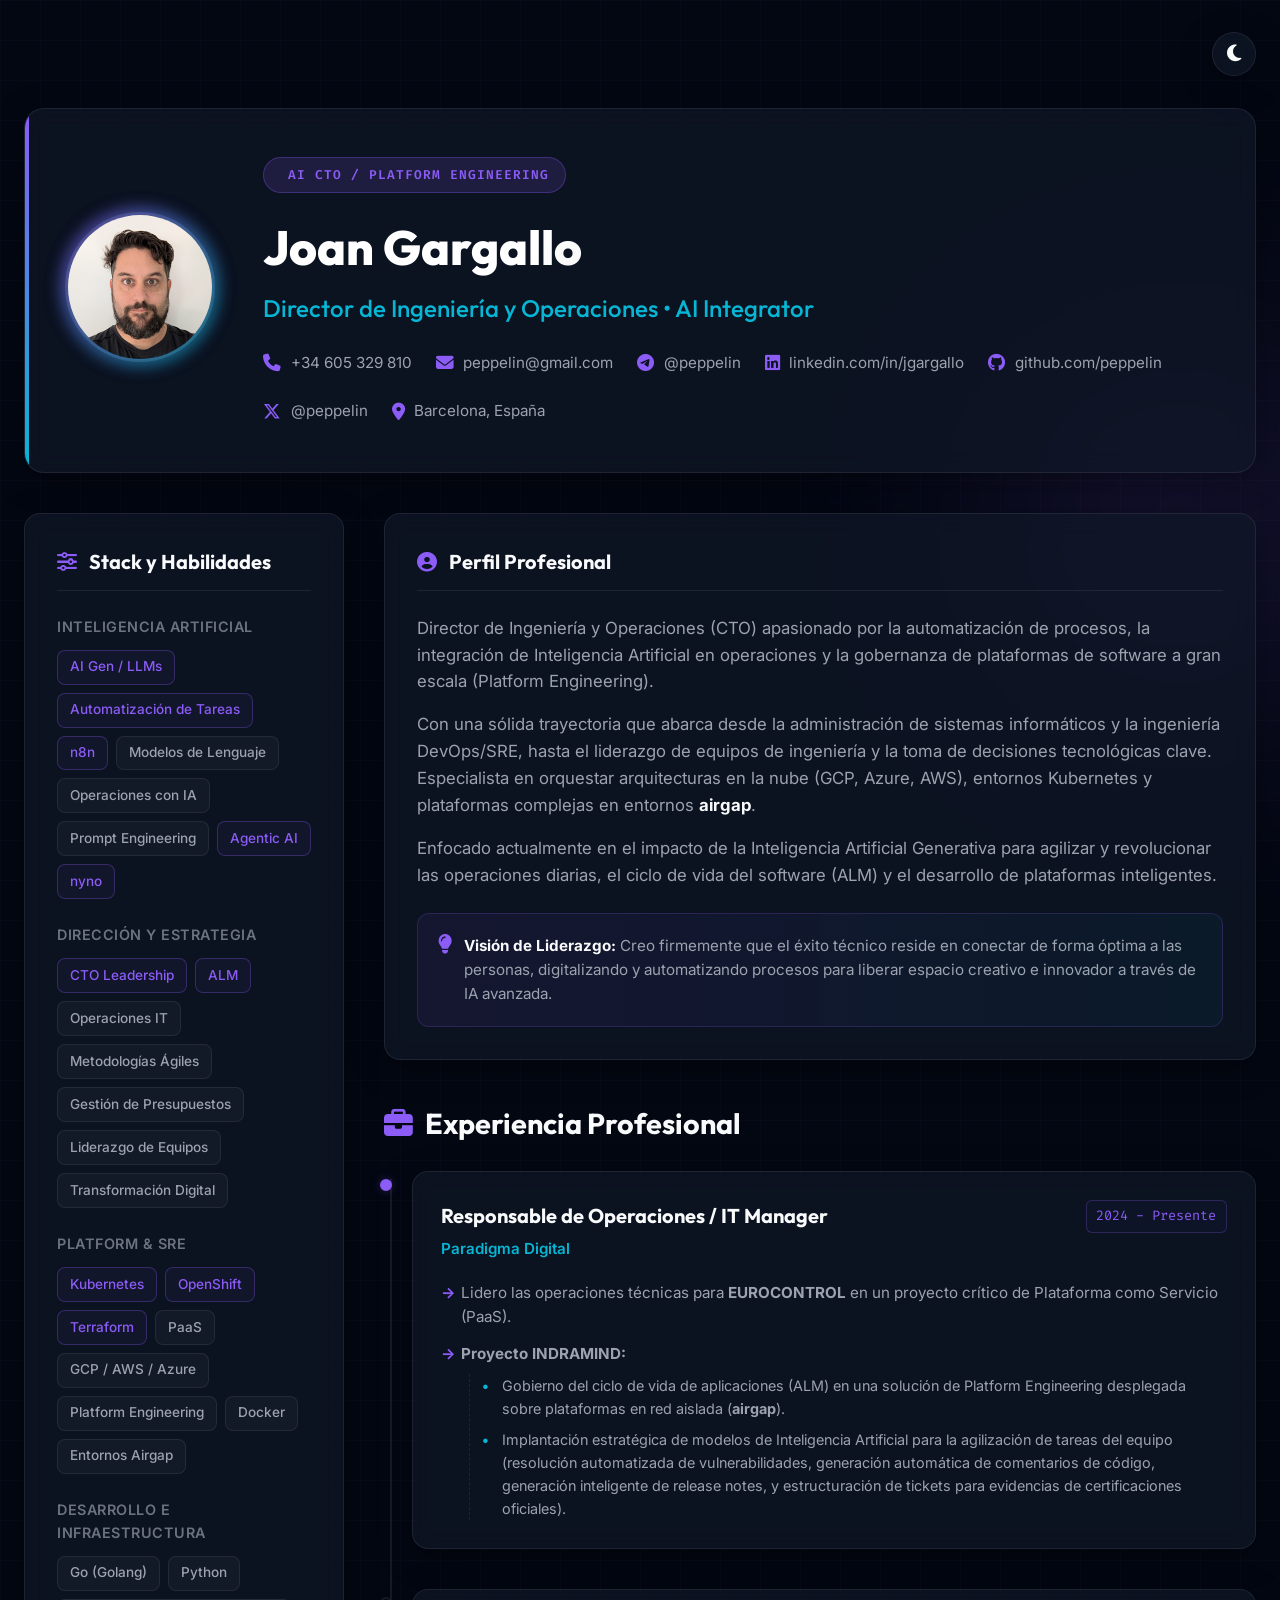
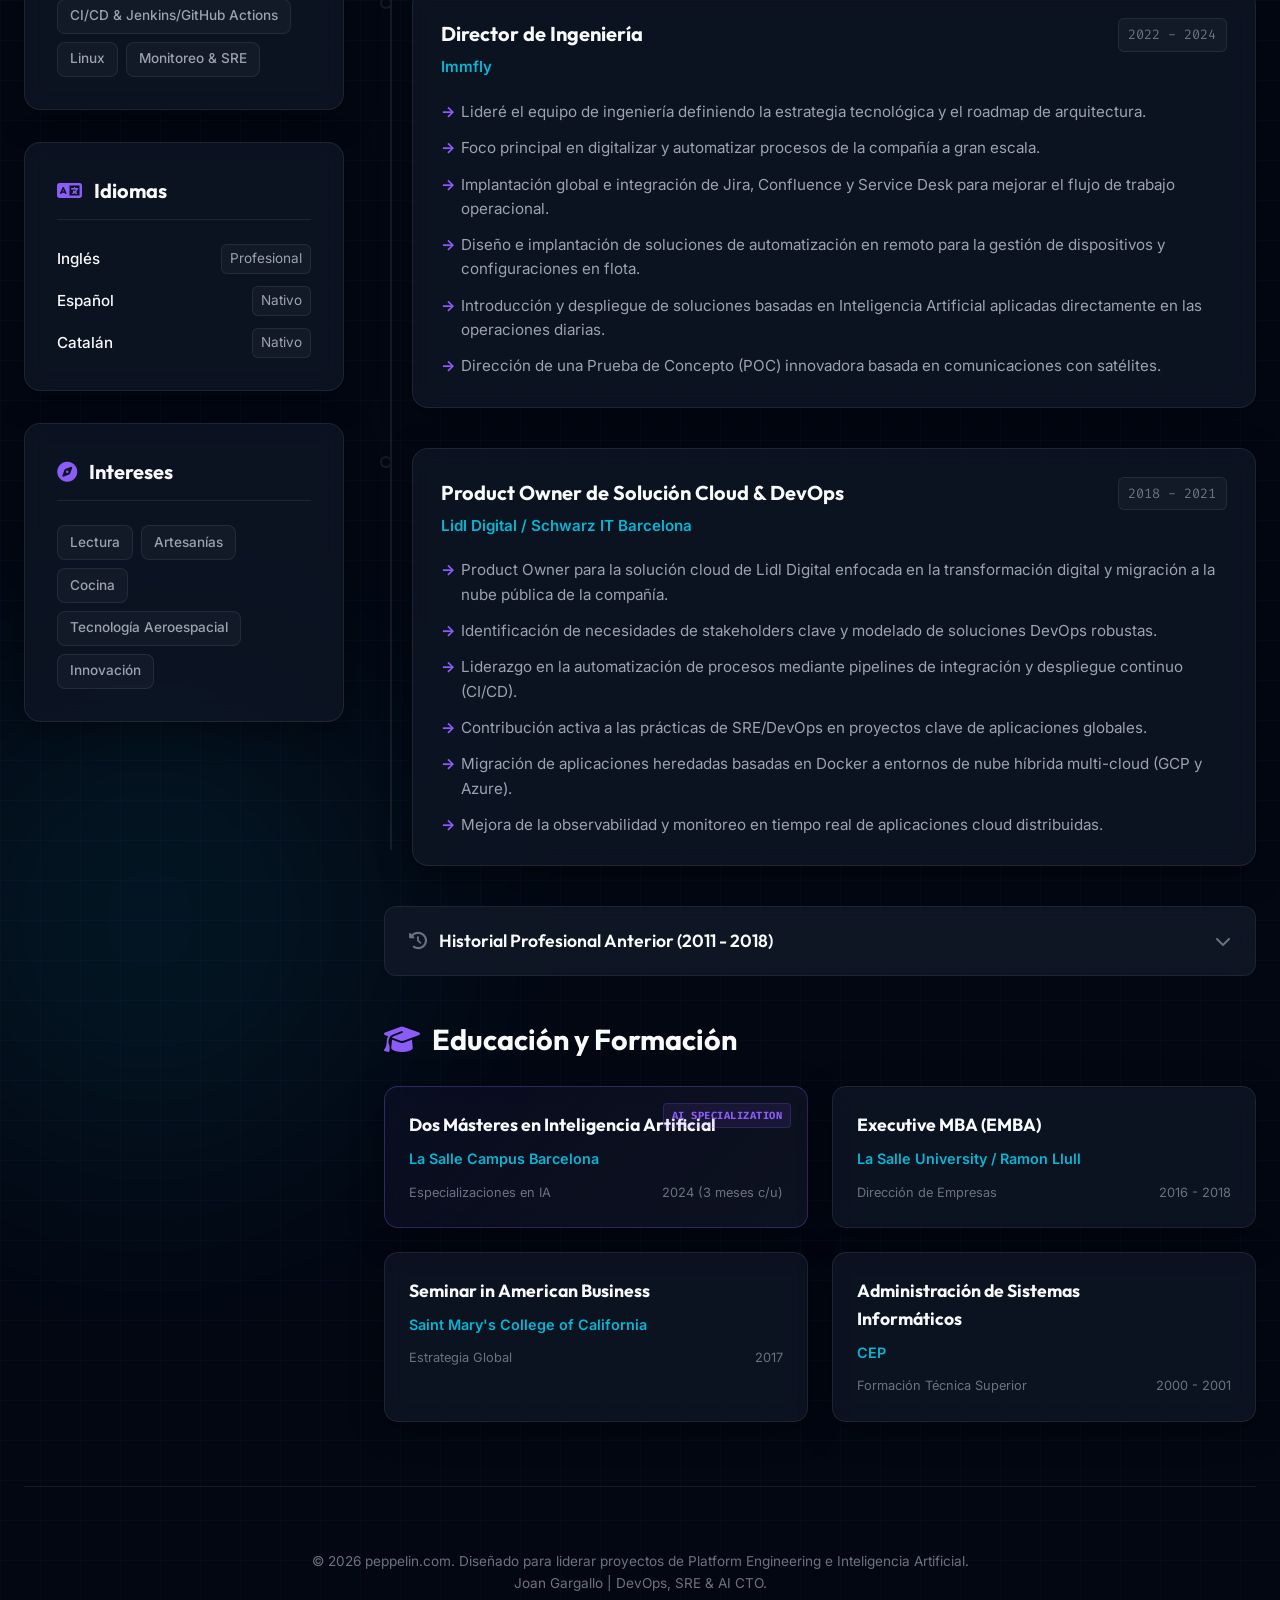
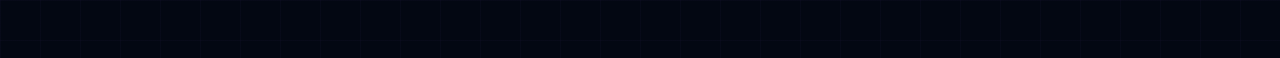
==== cv.html @ f1b25285 "setup s3 deployment" ====
<!DOCTYPE html>
<html lang="es">

<head>
    <meta charset="UTF-8">
    <meta http-equiv="X-UA-Compatible" content="IE=edge">
    <meta name="viewport" content="width=device-width, initial-scale=1.0">
    <title>Joan Gargallo | AI-Driven CTO & Operations Director</title>
    <meta name="description"
        content="Joan Gargallo - CV Profesional. CTO, Director de Ingeniería y Operaciones especializado en Platform Engineering e Inteligencia Artificial.">
    <meta name="author" content="Joan Gargallo">
    <link rel="shortcut icon" href="favicon.ico">

    <!-- Font Awesome Icons -->
    <link rel="stylesheet" href="https://cdnjs.cloudflare.com/ajax/libs/font-awesome/6.4.0/css/all.min.css">
    <!-- Custom stylesheet -->
    <link rel="stylesheet" href="assets/css/styles.css">
</head>

<body>
    <!-- Decorative background elements -->
    <div class="bg-orb-1"></div>
    <div class="bg-orb-2"></div>

    <div class="container">
        <!-- Theme Switcher Controls -->
        <header class="controls">
            <button class="theme-toggle-btn" id="theme-toggle" aria-label="Cambiar tema (Oscuro/Claro)"
                title="Cambiar tema">
                <i class="fa-solid fa-moon"></i>
                <i class="fa-solid fa-sun"></i>
            </button>
        </header>

        <!-- Hero Card Banner -->
        <section class="hero-card">
            <div class="avatar-wrapper">
                <div class="avatar-glow"></div>
                <img class="profile-avatar" src="assets/images/joan.jpg" alt="Joan Gargallo">
            </div>
            <div class="hero-info">
                <div class="badge-ai-cto">
                    <i class="fa-solid fa-microchip-ai"></i> AI CTO / Platform Engineering
                </div>
                <h1>Joan Gargallo</h1>
                <h2>Director de Ingeniería y Operaciones • AI Integrator</h2>

                <div class="hero-contact">
                    <a href="tel:+34605329810" class="hero-contact-item">
                        <i class="fa-solid fa-phone"></i> +34 605 329 810
                    </a>
                    <a href="mailto:peppelin@gmail.com" class="hero-contact-item">
                        <i class="fa-solid fa-envelope"></i> peppelin@gmail.com
                    </a>
                    <a href="https://t.me/peppelin" target="_blank" rel="noopener noreferrer" class="hero-contact-item">
                        <i class="fa-brands fa-telegram"></i> @peppelin
                    </a>
                    <a href="http://linkedin.com/in/jgargallo" target="_blank" rel="noopener noreferrer"
                        class="hero-contact-item">
                        <i class="fa-brands fa-linkedin"></i> linkedin.com/in/jgargallo
                    </a>
                    <a href="https://github.com/peppelin" target="_blank" rel="noopener noreferrer"
                        class="hero-contact-item">
                        <i class="fa-brands fa-github"></i> github.com/peppelin
                    </a>
                    <a href="https://twitter.com/peppelin" target="_blank" rel="noopener noreferrer"
                        class="hero-contact-item">
                        <i class="fa-brands fa-x-twitter"></i> @peppelin
                    </a>
                    <span class="hero-contact-item">
                        <i class="fa-solid fa-location-dot"></i> Barcelona, España
                    </span>
                </div>
            </div>
        </section>

        <!-- Two Column Layout -->
        <div class="layout-grid">
            <!-- Sidebar Column -->
            <aside class="sidebar">
                <!-- Skills Matrix Card -->
                <div class="card">
                    <h3 class="card-title">
                        <i class="fa-solid fa-sliders"></i> Stack y Habilidades
                    </h3>

                    <div class="skill-category">
                        <div class="skill-category-title">Inteligencia Artificial</div>
                        <div class="skill-tags">
                            <span class="skill-tag highlight">AI Gen / LLMs</span>
                            <span class="skill-tag highlight">Automatización de Tareas</span>
                            <span class="skill-tag highlight">n8n</span>
                            <span class="skill-tag">Modelos de Lenguaje</span>
                            <span class="skill-tag">Operaciones con IA</span>
                            <span class="skill-tag">Prompt Engineering</span>
                            <span class="skill-tag highlight">Agentic AI</span>
                            <span class="skill-tag highlight">nyno</span>
                        </div>
                    </div>

                    <div class="skill-category">
                        <div class="skill-category-title">Dirección y Estrategia</div>
                        <div class="skill-tags">
                            <span class="skill-tag highlight">CTO Leadership</span>
                            <span class="skill-tag highlight">ALM</span>
                            <span class="skill-tag">Operaciones IT</span>
                            <span class="skill-tag">Metodologías Ágiles</span>
                            <span class="skill-tag">Gestión de Presupuestos</span>
                            <span class="skill-tag">Liderazgo de Equipos</span>
                            <span class="skill-tag">Transformación Digital</span>
                        </div>
                    </div>

                    <div class="skill-category">
                        <div class="skill-category-title">Platform & SRE</div>
                        <div class="skill-tags">
                            <span class="skill-tag highlight">Kubernetes</span>
                            <span class="skill-tag highlight">OpenShift</span>
                            <span class="skill-tag highlight">Terraform</span>
                            <span class="skill-tag">PaaS</span>
                            <span class="skill-tag">GCP / AWS / Azure</span>
                            <span class="skill-tag">Platform Engineering</span>
                            <span class="skill-tag">Docker</span>
                            <span class="skill-tag">Entornos Airgap</span>
                        </div>
                    </div>

                    <div class="skill-category">
                        <div class="skill-category-title">Desarrollo e Infraestructura</div>
                        <div class="skill-tags">
                            <span class="skill-tag">Go (Golang)</span>
                            <span class="skill-tag">Python</span>
                            <span class="skill-tag">CI/CD & Jenkins/GitHub Actions</span>
                            <span class="skill-tag">Linux</span>
                            <span class="skill-tag">Monitoreo & SRE</span>
                        </div>
                    </div>
                </div>

                <!-- Languages Card -->
                <div class="card">
                    <h3 class="card-title">
                        <i class="fa-solid fa-language"></i> Idiomas
                    </h3>
                    <div class="lang-list">
                        <div class="lang-item">
                            <span class="lang-name">Inglés</span>
                            <span class="lang-level">Profesional</span>
                        </div>
                        <div class="lang-item">
                            <span class="lang-name">Español</span>
                            <span class="lang-level">Nativo</span>
                        </div>
                        <div class="lang-item">
                            <span class="lang-name">Catalán</span>
                            <span class="lang-level">Nativo</span>
                        </div>
                    </div>
                </div>

                <!-- Interests Card -->
                <div class="card">
                    <h3 class="card-title">
                        <i class="fa-solid fa-compass"></i> Intereses
                    </h3>
                    <div class="skill-tags">
                        <span class="skill-tag">Lectura</span>
                        <span class="skill-tag">Artesanías</span>
                        <span class="skill-tag">Cocina</span>
                        <span class="skill-tag">Tecnología Aeroespacial</span>
                        <span class="skill-tag">Innovación</span>
                    </div>
                </div>
            </aside>

            <!-- Main Content Column -->
            <main class="main-content">
                <!-- Career Summary Section -->
                <section class="card">
                    <h3 class="card-title">
                        <i class="fa-solid fa-circle-user"></i> Perfil Profesional
                    </h3>
                    <div class="summary-text">
                        <p>
                            Director de Ingeniería y Operaciones (CTO) apasionado por la automatización de procesos, la
                            integración de Inteligencia Artificial en operaciones y la gobernanza de plataformas de
                            software a gran escala (Platform Engineering).
                        </p>
                        <p>
                            Con una sólida trayectoria que abarca desde la administración de sistemas informáticos y la
                            ingeniería DevOps/SRE, hasta el liderazgo de equipos de ingeniería y la toma de decisiones
                            tecnológicas clave. Especialista en orquestar arquitecturas en la nube (GCP, Azure, AWS),
                            entornos Kubernetes y plataformas complejas en entornos <strong>airgap</strong>.
                        </p>
                        <p>
                            Enfocado actualmente en el impacto de la Inteligencia Artificial Generativa para agilizar y
                            revolucionar las operaciones diarias, el ciclo de vida del software (ALM) y el desarrollo de
                            plataformas inteligentes.
                        </p>
                    </div>

                    <div class="highlight-banner">
                        <i class="fa-solid fa-lightbulb"></i>
                        <div class="highlight-banner-content">
                            <strong>Visión de Liderazgo:</strong> Creo firmemente que el éxito técnico reside en
                            conectar de forma óptima a las personas, digitalizando y automatizando procesos para liberar
                            espacio creativo e innovador a través de IA avanzada.
                        </div>
                    </div>
                </section>

                <!-- Professional Experience Section -->
                <section>
                    <h2 class="section-block-title">
                        <i class="fa-solid fa-briefcase"></i> Experiencia Profesional
                    </h2>

                    <div class="timeline">
                        <!-- Paradigma Digital -->
                        <div class="timeline-item active">
                            <div class="timeline-dot"></div>
                            <div class="timeline-content">
                                <div class="timeline-header">
                                    <div>
                                        <h4 class="role-title">Responsable de Operaciones / IT Manager</h4>
                                        <span class="company-name">Paradigma Digital</span>
                                    </div>
                                    <span class="job-time">2024 - Presente</span>
                                </div>
                                <div class="timeline-body">
                                    <ul>
                                        <li>Lidero las operaciones técnicas para <strong>EUROCONTROL</strong> en un
                                            proyecto crítico de Plataforma como Servicio (PaaS).</li>
                                        <li><strong>Proyecto INDRAMIND:</strong>
                                            <ul>
                                                <li>Gobierno del ciclo de vida de aplicaciones (ALM) en una solución de
                                                    Platform Engineering desplegada sobre plataformas en red aislada
                                                    (<strong>airgap</strong>).</li>
                                                <li>Implantación estratégica de modelos de Inteligencia Artificial para
                                                    la agilización de tareas del equipo (resolución automatizada de
                                                    vulnerabilidades, generación automática de comentarios de código,
                                                    generación inteligente de release notes, y estructuración de tickets
                                                    para evidencias de certificaciones oficiales).</li>
                                            </ul>
                                        </li>
                                    </ul>
                                </div>
                            </div>
                        </div>

                        <!-- Immfly -->
                        <div class="timeline-item">
                            <div class="timeline-dot"></div>
                            <div class="timeline-content">
                                <div class="timeline-header">
                                    <div>
                                        <h4 class="role-title">Director de Ingeniería</h4>
                                        <span class="company-name">Immfly</span>
                                    </div>
                                    <span class="job-time">2022 - 2024</span>
                                </div>
                                <div class="timeline-body">
                                    <ul>
                                        <li>Lideré el equipo de ingeniería definiendo la estrategia tecnológica y el
                                            roadmap de arquitectura.</li>
                                        <li>Foco principal en digitalizar y automatizar procesos de la compañía a gran
                                            escala.</li>
                                        <li>Implantación global e integración de Jira, Confluence y Service Desk para
                                            mejorar el flujo de trabajo operacional.</li>
                                        <li>Diseño e implantación de soluciones de automatización en remoto para la
                                            gestión de dispositivos y configuraciones en flota.</li>
                                        <li>Introducción y despliegue de soluciones basadas en Inteligencia Artificial
                                            aplicadas directamente en las operaciones diarias.</li>
                                        <li>Dirección de una Prueba de Concepto (POC) innovadora basada en
                                            comunicaciones con satélites.</li>
                                    </ul>
                                </div>
                            </div>
                        </div>

                        <!-- Lidl Digital -->
                        <div class="timeline-item">
                            <div class="timeline-dot"></div>
                            <div class="timeline-content">
                                <div class="timeline-header">
                                    <div>
                                        <h4 class="role-title">Product Owner de Solución Cloud & DevOps</h4>
                                        <span class="company-name">Lidl Digital / Schwarz IT Barcelona</span>
                                    </div>
                                    <span class="job-time">2018 - 2021</span>
                                </div>
                                <div class="timeline-body">
                                    <ul>
                                        <li>Product Owner para la solución cloud de Lidl Digital enfocada en la
                                            transformación digital y migración a la nube pública de la compañía.</li>
                                        <li>Identificación de necesidades de stakeholders clave y modelado de soluciones
                                            DevOps robustas.</li>
                                        <li>Liderazgo en la automatización de procesos mediante pipelines de integración
                                            y despliegue continuo (CI/CD).</li>
                                        <li>Contribución activa a las prácticas de SRE/DevOps en proyectos clave de
                                            aplicaciones globales.</li>
                                        <li>Migración de aplicaciones heredadas basadas en Docker a entornos de nube
                                            híbrida multi-cloud (GCP y Azure).</li>
                                        <li>Mejora de la observabilidad y monitoreo en tiempo real de aplicaciones cloud
                                            distribuidas.</li>
                                    </ul>
                                </div>
                            </div>
                        </div>
                    </div>
                </section>

                <!-- Collapsible Older Experience Section -->
                <section>
                    <div class="accordion" id="older-experience-accordion">
                        <div class="accordion-header" id="accordion-toggle">
                            <h3>
                                <i class="fa-solid fa-clock-rotate-left"></i> Historial Profesional Anterior (2011 -
                                2018)
                            </h3>
                            <i class="fa-solid fa-chevron-down accordion-arrow"></i>
                        </div>
                        <div class="accordion-content">
                            <div class="accordion-content-inner">
                                <!-- Mediastream -->
                                <div class="older-job-item">
                                    <div class="older-job-header">
                                        <span class="older-job-title">CTO (Chief Technology Officer)</span>
                                        <span class="older-job-company">Mediastream</span>
                                        <span class="older-job-time">2018</span>
                                    </div>
                                    <div class="older-job-details">
                                        Lideré la transformación tecnológica hacia nuevas herramientas y la aceleración
                                        de procesos de negocio.
                                        <ul>
                                            <li>Implantación y cumplimiento de la certificación de seguridad de la
                                                información ISO 27001.</li>
                                            <li>Migración completa de servidores tradicionales (on-premise) hacia una
                                                nueva infraestructura moderna basada en Docker.</li>
                                            <li>Adopción de herramientas cloud de analítica para guiar decisiones de
                                                negocio.</li>
                                        </ul>
                                    </div>
                                </div>

                                <!-- AXA Group Solutions -->
                                <div class="older-job-item">
                                    <div class="older-job-header">
                                        <span class="older-job-title">DevOps / IT Manager</span>
                                        <span class="older-job-company">AXA Group Solutions</span>
                                        <span class="older-job-time">2015 - 2018</span>
                                    </div>
                                    <div class="older-job-details">
                                        Responsable de liderar el equipo de soporte técnico IT y el área DevOps
                                        corporativa.
                                        <ul>
                                            <li>Estandarización de la plataforma interna de contenedores Docker
                                                (registro, desarrollo, integración y producción).</li>
                                            <li>Supervisión técnica de la infraestructura IT interna de AXA (Active
                                                Directory, Windows, Ubuntu, CentOS, Squid, SQL Server).</li>
                                            <li>Implementación de metodologías ITIL, flujos de ticketing y procesos
                                                dentro del departamento de IT.</li>
                                        </ul>
                                    </div>
                                </div>

                                <!-- ADP -->
                                <div class="older-job-item">
                                    <div class="older-job-header">
                                        <span class="older-job-title">Operations Engineer</span>
                                        <span class="older-job-company">ADP</span>
                                        <span class="older-job-time">Mar 2015 - Nov 2015</span>
                                    </div>
                                    <div class="older-job-details">
                                        Gestión de proyectos técnicos y puesta a punto de sistemas en alta
                                        disponibilidad (Windows Server, Linux Suse, SAP BI, RabbitMQ, Nagios, Splunk,
                                        IIS, Tomcat).
                                    </div>
                                </div>

                                <!-- Opscaling -->
                                <div class="older-job-item">
                                    <div class="older-job-header">
                                        <span class="older-job-title">Sysadmin</span>
                                        <span class="older-job-company">Opscaling</span>
                                        <span class="older-job-time">2014 - 2015</span>
                                    </div>
                                    <div class="older-job-details">
                                        Administración avanzada de servidores Linux Web (Apache, Nginx, Ruby, PHP) y
                                        bases de datos. Gestión y orquestación con Puppet (más de 350 servidores) y
                                        aprovisionamiento AWS (EC2, S3, CloudFront, RDS, ELB, CloudFormation). Soporte a
                                        clientes de primer nivel como Futbol Club Barcelona, Grup Godó y La Xarxa.
                                    </div>
                                </div>

                                <!-- NTT Europe -->
                                <div class="older-job-item">
                                    <div class="older-job-header">
                                        <span class="older-job-title">Application Management Engineer</span>
                                        <span class="older-job-company">NTT Europe Ltd.</span>
                                        <span class="older-job-time">2012 - 2014</span>
                                    </div>
                                    <div class="older-job-details">
                                        Soporte de tercer nivel en entornos Windows de alto rendimiento. Administración
                                        de plataformas de alta disponibilidad y gestión de proyectos medianos.
                                    </div>
                                </div>

                                <!-- Cloudguard -->
                                <div class="older-job-item">
                                    <div class="older-job-header">
                                        <span class="older-job-title">Owner & Founder</span>
                                        <span class="older-job-company">Cloudguard</span>
                                        <span class="older-job-time">2011 - 2012</span>
                                    </div>
                                    <div class="older-job-details">
                                        Creación de mi propia startup enfocada en soluciones de escritorio en la nube
                                        (VDI) para permitir el teletrabajo seguro sin preocuparse por la infraestructura
                                        interna.
                                    </div>
                                </div>
                            </div>
                        </div>
                    </div>
                </section>

                <!-- Education Section -->
                <section>
                    <h2 class="section-block-title">
                        <i class="fa-solid fa-graduation-cap"></i> Educación y Formación
                    </h2>
                    <div class="education-grid">
                        <!-- AI Masters -->
                        <div class="education-card special-ai">
                            <h4 class="edu-degree">Dos Másteres en Inteligencia Artificial</h4>
                            <div class="edu-institution">La Salle Campus Barcelona</div>
                            <div class="edu-meta">
                                <span>Especializaciones en IA</span>
                                <span>2024 (3 meses c/u)</span>
                            </div>
                        </div>

                        <!-- EMBA -->
                        <div class="education-card">
                            <h4 class="edu-degree">Executive MBA (EMBA)</h4>
                            <div class="edu-institution">La Salle University / Ramon Llull</div>
                            <div class="edu-meta">
                                <span>Dirección de Empresas</span>
                                <span>2016 - 2018</span>
                            </div>
                        </div>

                        <!-- Seminar American Business -->
                        <div class="education-card">
                            <h4 class="edu-degree">Seminar in American Business</h4>
                            <div class="edu-institution">Saint Mary's College of California</div>
                            <div class="edu-meta">
                                <span>Estrategia Global</span>
                                <span>2017</span>
                            </div>
                        </div>

                        <!-- Systems Admin -->
                        <div class="education-card">
                            <h4 class="edu-degree">Administración de Sistemas Informáticos</h4>
                            <div class="edu-institution">CEP</div>
                            <div class="edu-meta">
                                <span>Formación Técnica Superior</span>
                                <span>2000 - 2001</span>
                            </div>
                        </div>
                    </div>
                </section>
            </main>
        </div>

        <!-- Footer -->
        <footer class="footer">
            <div>
                <p>&copy; 2026 peppelin.com. Diseñado para liderar proyectos de Platform Engineering e Inteligencia
                    Artificial.</p>
                <p>Joan Gargallo | DevOps, SRE & AI CTO.</p>
            </div>
        </footer>
    </div>

    <!-- Toggle & Accordion Scripting -->
    <script>
        // Theme switcher logic
        const themeToggleBtn = document.getElementById('theme-toggle');
        const currentTheme = localStorage.getItem('theme');

        if (currentTheme === 'light') {
            document.body.classList.add('light-mode');
        }

        themeToggleBtn.addEventListener('click', () => {
            document.body.classList.toggle('light-mode');
            let theme = 'dark';
            if (document.body.classList.contains('light-mode')) {
                theme = 'light';
            }
            localStorage.setItem('theme', theme);
        });

        // Accordion toggle logic
        const accordion = document.getElementById('older-experience-accordion');
        const accordionToggle = document.getElementById('accordion-toggle');

        accordionToggle.addEventListener('click', () => {
            accordion.classList.toggle('open');
        });
    </script>
</body>

</html>
---- assets/css/styles.css ----
@import url('https://fonts.googleapis.com/css2?family=Inter:wght@300;400;500;600;700&family=Outfit:wght@300;400;500;600;700;800&family=Fira+Code:wght@400;500&display=swap');

/* CSS Custom Variables for Theme */
:root {
  --bg-dark: #030712;
  --bg-grid: rgba(139, 92, 246, 0.03);
  --bg-card: rgba(17, 24, 39, 0.7);
  --primary: #8b5cf6;
  --primary-glow: rgba(139, 92, 246, 0.3);
  --secondary: #06b6d4;
  --secondary-glow: rgba(6, 182, 212, 0.2);
  --text-primary: #f9fafb;
  --text-secondary: #9ca3af;
  --text-muted: #6b7280;
  --accent: #10b981;
  --accent-glow: rgba(16, 185, 129, 0.2);
  --border: rgba(255, 255, 255, 0.08);
  --card-shadow: 0 8px 32px 0 rgba(0, 0, 0, 0.37);
  --transition-speed: 0.3s;
  --font-family-body: 'Inter', sans-serif;
  --font-family-heading: 'Outfit', sans-serif;
  --font-family-mono: 'Fira Code', monospace;
  --sidebar-width: 320px;
}

body.light-mode {
  --bg-dark: #f8fafc;
  --bg-grid: rgba(109, 40, 217, 0.02);
  --bg-card: rgba(255, 255, 255, 0.75);
  --primary: #6d28d9;
  --primary-glow: rgba(109, 40, 217, 0.15);
  --secondary: #0891b2;
  --secondary-glow: rgba(8, 145, 178, 0.15);
  --text-primary: #0f172a;
  --text-secondary: #475569;
  --text-muted: #94a3b8;
  --accent: #059669;
  --accent-glow: rgba(5, 150, 105, 0.15);
  --border: rgba(15, 23, 42, 0.08);
  --card-shadow: 0 8px 32px 0 rgba(148, 163, 184, 0.12);
}

/* Reset & Global Styles */
* {
  margin: 0;
  padding: 0;
  box-sizing: border-box;
}

html {
  scroll-behavior: smooth;
}

body {
  font-family: var(--font-family-body);
  background-color: var(--bg-dark);
  color: var(--text-primary);
  line-height: 1.6;
  min-height: 100vh;
  position: relative;
  overflow-x: hidden;
  transition: background-color var(--transition-speed), color var(--transition-speed);
}

/* Tech Grid Decorative Background */
body::before {
  content: "";
  position: absolute;
  top: 0;
  left: 0;
  right: 0;
  bottom: 0;
  background-image: 
    linear-gradient(var(--bg-grid) 1px, transparent 1px),
    linear-gradient(90deg, var(--bg-grid) 1px, transparent 1px);
  background-size: 40px 40px;
  z-index: -2;
  pointer-events: none;
}

/* Glowing Orbs Background Effect */
.bg-orb-1, .bg-orb-2 {
  position: absolute;
  width: 400px;
  height: 400px;
  border-radius: 50%;
  filter: blur(120px);
  z-index: -1;
  pointer-events: none;
  opacity: 0.45;
  transition: transform 10s ease-in-out infinite alternate;
}

.bg-orb-1 {
  background: var(--primary-glow);
  top: 10%;
  right: -100px;
}

.bg-orb-2 {
  background: var(--secondary-glow);
  bottom: 15%;
  left: -100px;
  width: 500px;
  height: 500px;
}

/* Container */
.container {
  max-width: 1280px;
  margin: 0 auto;
  padding: 2rem 1.5rem;
}

/* Header & Floating controls */
.controls {
  display: flex;
  justify-content: flex-end;
  align-items: center;
  gap: 1rem;
  margin-bottom: 2rem;
}

.theme-toggle-btn {
  background: var(--bg-card);
  border: 1px solid var(--border);
  color: var(--text-primary);
  width: 44px;
  height: 44px;
  border-radius: 50%;
  cursor: pointer;
  display: flex;
  align-items: center;
  justify-content: center;
  font-size: 1.2rem;
  box-shadow: var(--card-shadow);
  backdrop-filter: blur(8px);
  transition: all 0.2s ease-in-out;
}

.theme-toggle-btn:hover {
  transform: scale(1.08);
  border-color: var(--primary);
  color: var(--primary);
  box-shadow: 0 0 15px var(--primary-glow);
}

.theme-toggle-btn .fa-sun {
  display: none;
}

body.light-mode .theme-toggle-btn .fa-moon {
  display: none;
}

body.light-mode .theme-toggle-btn .fa-sun {
  display: block;
}

/* Profile Card Banner (Hero Card) */
.hero-card {
  background: var(--bg-card);
  border: 1px solid var(--border);
  border-radius: 20px;
  padding: 3rem 2.5rem;
  margin-bottom: 2.5rem;
  box-shadow: var(--card-shadow);
  backdrop-filter: blur(12px);
  display: flex;
  align-items: center;
  gap: 3rem;
  position: relative;
  overflow: hidden;
}

.hero-card::after {
  content: '';
  position: absolute;
  top: 0;
  left: 0;
  width: 4px;
  height: 100%;
  background: linear-gradient(180deg, var(--primary), var(--secondary));
}

.avatar-wrapper {
  position: relative;
  flex-shrink: 0;
}

.profile-avatar {
  width: 150px;
  height: 150px;
  border-radius: 50%;
  object-fit: cover;
  border: 3px solid var(--border);
  box-shadow: 0 0 25px rgba(0, 0, 0, 0.2);
  transition: transform 0.5s ease-out;
}

.hero-card:hover .profile-avatar {
  transform: scale(1.04) rotate(2deg);
  border-color: var(--primary);
}

.avatar-glow {
  position: absolute;
  top: -4px;
  left: -4px;
  width: 158px;
  height: 158px;
  border-radius: 50%;
  background: linear-gradient(135deg, var(--primary), var(--secondary));
  z-index: -1;
  opacity: 0.7;
  filter: blur(8px);
}

.hero-info {
  flex-grow: 1;
}

.badge-ai-cto {
  display: inline-flex;
  align-items: center;
  gap: 0.5rem;
  background: rgba(139, 92, 246, 0.15);
  border: 1px solid rgba(139, 92, 246, 0.3);
  color: var(--primary);
  padding: 0.4rem 1rem;
  border-radius: 50px;
  font-family: var(--font-family-mono);
  font-size: 0.8rem;
  font-weight: 600;
  text-transform: uppercase;
  letter-spacing: 1px;
  margin-bottom: 1rem;
}

.hero-info h1 {
  font-family: var(--font-family-heading);
  font-size: 3rem;
  font-weight: 800;
  margin-bottom: 0.2rem;
  background: linear-gradient(135deg, #ffffff 30%, var(--text-secondary) 100%);
  -webkit-background-clip: text;
  -webkit-text-fill-color: transparent;
}

body.light-mode .hero-info h1 {
  background: linear-gradient(135deg, #0f172a 30%, #475569 100%);
  -webkit-background-clip: text;
  -webkit-text-fill-color: transparent;
}

.hero-info h2 {
  font-family: var(--font-family-heading);
  font-size: 1.5rem;
  color: var(--secondary);
  font-weight: 500;
  margin-bottom: 1.5rem;
}

.hero-contact {
  display: flex;
  flex-wrap: wrap;
  gap: 1.5rem;
}

.hero-contact-item {
  display: flex;
  align-items: center;
  gap: 0.6rem;
  color: var(--text-secondary);
  text-decoration: none;
  font-size: 0.95rem;
  transition: color 0.2s ease;
}

.hero-contact-item i {
  color: var(--primary);
  font-size: 1.1rem;
}

.hero-contact-item:hover {
  color: var(--text-primary);
}

.hero-contact-item:hover i {
  color: var(--secondary);
}

/* Two Column Layout */
.layout-grid {
  display: grid;
  grid-template-columns: var(--sidebar-width) 1fr;
  gap: 2.5rem;
}

/* Sidebar Column */
.sidebar {
  display: flex;
  flex-direction: column;
  gap: 2rem;
}

/* Standard Section Cards */
.card {
  background: var(--bg-card);
  border: 1px solid var(--border);
  border-radius: 16px;
  padding: 2rem;
  box-shadow: var(--card-shadow);
  backdrop-filter: blur(12px);
  transition: transform 0.25s ease, border-color 0.25s ease, box-shadow 0.25s ease;
}

.card:hover {
  border-color: rgba(139, 92, 246, 0.25);
  box-shadow: 0 10px 30px rgba(139, 92, 246, 0.05);
}

.card-title {
  font-family: var(--font-family-heading);
  font-size: 1.25rem;
  font-weight: 700;
  margin-bottom: 1.5rem;
  display: flex;
  align-items: center;
  gap: 0.75rem;
  border-bottom: 1px solid var(--border);
  padding-bottom: 0.75rem;
}

.card-title i {
  color: var(--primary);
}

/* Skills styling */
.skill-category {
  margin-bottom: 1.5rem;
}

.skill-category:last-child {
  margin-bottom: 0;
}

.skill-category-title {
  font-size: 0.9rem;
  color: var(--text-muted);
  text-transform: uppercase;
  letter-spacing: 0.5px;
  font-weight: 600;
  margin-bottom: 0.75rem;
}

.skill-tags {
  display: flex;
  flex-wrap: wrap;
  gap: 0.5rem;
}

.skill-tag {
  background: rgba(255, 255, 255, 0.03);
  border: 1px solid var(--border);
  padding: 0.35rem 0.75rem;
  border-radius: 8px;
  font-size: 0.85rem;
  color: var(--text-secondary);
  font-weight: 500;
  transition: all 0.2s ease;
}

.skill-tag.highlight {
  border-color: rgba(139, 92, 246, 0.3);
  background: rgba(139, 92, 246, 0.05);
  color: var(--primary);
}

.skill-tag:hover {
  border-color: var(--secondary);
  color: var(--secondary);
  background: rgba(6, 182, 212, 0.05);
  transform: translateY(-2px);
}

/* Languages */
.lang-list {
  display: flex;
  flex-direction: column;
  gap: 0.75rem;
}

.lang-item {
  display: flex;
  justify-content: space-between;
  align-items: center;
}

.lang-name {
  font-size: 0.95rem;
  font-weight: 500;
}

.lang-level {
  font-size: 0.85rem;
  color: var(--text-secondary);
  background: rgba(255, 255, 255, 0.03);
  border: 1px solid var(--border);
  padding: 0.2rem 0.5rem;
  border-radius: 6px;
}

/* Main Content Area */
.main-content {
  display: flex;
  flex-direction: column;
  gap: 2.5rem;
}

.section-block-title {
  font-family: var(--font-family-heading);
  font-size: 1.8rem;
  font-weight: 700;
  margin-bottom: 1.5rem;
  display: flex;
  align-items: center;
  gap: 0.75rem;
}

.section-block-title i {
  color: var(--primary);
}

/* Career Summary styling */
.summary-text {
  font-size: 1.05rem;
  color: var(--text-secondary);
  margin-bottom: 1.5rem;
}

.summary-text p {
  margin-bottom: 1rem;
}

.summary-text p:last-child {
  margin-bottom: 0;
}

.summary-text strong {
  color: var(--text-primary);
}

.highlight-banner {
  background: linear-gradient(90deg, rgba(139, 92, 246, 0.08) 0%, rgba(6, 182, 212, 0.05) 100%);
  border: 1px solid rgba(139, 92, 246, 0.2);
  padding: 1.25rem;
  border-radius: 12px;
  font-size: 0.95rem;
  display: flex;
  align-items: flex-start;
  gap: 0.75rem;
}

.highlight-banner i {
  color: var(--primary);
  font-size: 1.2rem;
  margin-top: 0.1rem;
}

.highlight-banner-content {
  color: var(--text-secondary);
}

.highlight-banner-content strong {
  color: var(--text-primary);
}

/* Timeline/Experiences Layout */
.timeline {
  position: relative;
  padding-left: 1.75rem;
}

.timeline::before {
  content: '';
  position: absolute;
  top: 0.5rem;
  left: 6px;
  width: 2px;
  height: calc(100% - 1.5rem);
  background: var(--border);
}

.timeline-item {
  position: relative;
  margin-bottom: 2.5rem;
}

.timeline-item:last-child {
  margin-bottom: 0;
}

/* Timeline dot */
.timeline-dot {
  position: absolute;
  left: calc(-1.75rem - 6px + 2px);
  top: 0.5rem;
  width: 12px;
  height: 12px;
  border-radius: 50%;
  background: var(--bg-dark);
  border: 2px solid var(--border);
  transition: all 0.3s ease;
  z-index: 2;
}

.timeline-item.active .timeline-dot {
  border-color: var(--primary);
  background: var(--primary);
  box-shadow: 0 0 10px var(--primary-glow);
}

.timeline-item:hover .timeline-dot {
  border-color: var(--secondary);
  background: var(--secondary);
  box-shadow: 0 0 10px var(--secondary-glow);
}

.timeline-content {
  background: var(--bg-card);
  border: 1px solid var(--border);
  border-radius: 16px;
  padding: 1.75rem;
  box-shadow: var(--card-shadow);
  backdrop-filter: blur(12px);
  transition: all 0.25s ease;
}

.timeline-content:hover {
  border-color: rgba(139, 92, 246, 0.2);
  transform: translateY(-2px);
}

.timeline-header {
  display: flex;
  justify-content: space-between;
  align-items: flex-start;
  flex-wrap: wrap;
  gap: 1rem;
  margin-bottom: 1.25rem;
}

.role-title {
  font-family: var(--font-family-heading);
  font-size: 1.25rem;
  font-weight: 700;
  color: var(--text-primary);
  margin-bottom: 0.25rem;
}

.company-name {
  font-size: 0.95rem;
  color: var(--secondary);
  font-weight: 600;
}

.job-time {
  font-family: var(--font-family-mono);
  font-size: 0.85rem;
  color: var(--text-muted);
  background: rgba(255, 255, 255, 0.03);
  border: 1px solid var(--border);
  padding: 0.3rem 0.6rem;
  border-radius: 6px;
}

.timeline-item.active .job-time {
  color: var(--primary);
  border-color: rgba(139, 92, 246, 0.25);
  background: rgba(139, 92, 246, 0.03);
}

.timeline-body ul {
  list-style: none;
}

.timeline-body li {
  position: relative;
  padding-left: 1.25rem;
  margin-bottom: 0.75rem;
  color: var(--text-secondary);
  font-size: 0.95rem;
}

.timeline-body li::before {
  content: "→";
  position: absolute;
  left: 0;
  color: var(--primary);
  font-weight: bold;
}

.timeline-body li:last-child {
  margin-bottom: 0;
}

/* Sub-items (nested list items e.g., for INDRAMIND project details) */
.timeline-body li ul {
  margin-top: 0.5rem;
  margin-left: 0.5rem;
  border-left: 1px dashed var(--border);
  padding-left: 0.75rem;
}

.timeline-body li ul li {
  font-size: 0.9rem;
  margin-bottom: 0.5rem;
  color: var(--text-secondary);
}

.timeline-body li ul li::before {
  content: "•";
  color: var(--secondary);
}

/* Education Layout */
.education-grid {
  display: grid;
  grid-template-columns: repeat(auto-fit, minmax(280px, 1fr));
  gap: 1.5rem;
}

.education-card {
  background: var(--bg-card);
  border: 1px solid var(--border);
  border-radius: 14px;
  padding: 1.5rem;
  box-shadow: var(--card-shadow);
  backdrop-filter: blur(12px);
  position: relative;
  transition: all 0.25s ease;
}

.education-card:hover {
  border-color: var(--primary);
  transform: translateY(-2px);
}

.education-card.special-ai {
  border-color: rgba(139, 92, 246, 0.3);
  background: linear-gradient(135deg, rgba(139, 92, 246, 0.05) 0%, var(--bg-card) 100%);
}

.education-card.special-ai::after {
  content: "AI SPECIALIZATION";
  position: absolute;
  top: 1rem;
  right: 1rem;
  font-family: var(--font-family-mono);
  font-size: 0.65rem;
  font-weight: 700;
  color: var(--primary);
  letter-spacing: 0.5px;
  background: rgba(139, 92, 246, 0.1);
  padding: 0.2rem 0.5rem;
  border-radius: 4px;
  border: 1px solid rgba(139, 92, 246, 0.2);
}

.edu-degree {
  font-family: var(--font-family-heading);
  font-size: 1.1rem;
  font-weight: 700;
  margin-bottom: 0.5rem;
  color: var(--text-primary);
  padding-right: 4rem; /* keep space for the AI badge */
}

.edu-institution {
  font-size: 0.9rem;
  color: var(--secondary);
  font-weight: 600;
  margin-bottom: 0.75rem;
}

.edu-meta {
  display: flex;
  justify-content: space-between;
  font-size: 0.8rem;
  color: var(--text-muted);
}

/* Collapsible Section for Older Experience */
.accordion {
  border: 1px solid var(--border);
  border-radius: 12px;
  overflow: hidden;
  background: var(--bg-card);
  backdrop-filter: blur(12px);
}

.accordion-header {
  padding: 1.25rem 1.5rem;
  background: rgba(255, 255, 255, 0.01);
  cursor: pointer;
  display: flex;
  justify-content: space-between;
  align-items: center;
  user-select: none;
  transition: background 0.2s ease;
}

.accordion-header:hover {
  background: rgba(255, 255, 255, 0.03);
}

.accordion-header h3 {
  font-family: var(--font-family-heading);
  font-size: 1.1rem;
  font-weight: 600;
  color: var(--text-primary);
  display: flex;
  align-items: center;
  gap: 0.75rem;
}

.accordion-header h3 i {
  color: var(--text-muted);
}

.accordion-arrow {
  font-size: 1rem;
  color: var(--text-muted);
  transition: transform 0.3s ease;
}

.accordion.open .accordion-arrow {
  transform: rotate(180deg);
}

.accordion-content {
  max-height: 0;
  overflow: hidden;
  transition: max-height 0.4s ease-out;
}

.accordion.open .accordion-content {
  max-height: 2000px; /* high enough limit for content */
}

.accordion-content-inner {
  padding: 1.5rem;
  border-top: 1px solid var(--border);
  display: flex;
  flex-direction: column;
  gap: 1.5rem;
}

.older-job-item {
  display: flex;
  flex-direction: column;
  border-left: 2px solid var(--border);
  padding-left: 1rem;
}

.older-job-header {
  display: flex;
  justify-content: space-between;
  margin-bottom: 0.5rem;
  flex-wrap: wrap;
  gap: 0.5rem;
}

.older-job-title {
  font-weight: 600;
  font-size: 1rem;
  color: var(--text-primary);
}

.older-job-company {
  color: var(--secondary);
  font-size: 0.9rem;
}

.older-job-time {
  font-family: var(--font-family-mono);
  font-size: 0.8rem;
  color: var(--text-muted);
}

.older-job-details {
  font-size: 0.88rem;
  color: var(--text-secondary);
}

.older-job-details ul {
  list-style: none;
  margin-top: 0.4rem;
}

.older-job-details li {
  position: relative;
  padding-left: 1rem;
  margin-bottom: 0.25rem;
}

.older-job-details li::before {
  content: "•";
  position: absolute;
  left: 0;
  color: var(--primary);
}

/* Footer Section */
.footer {
  text-align: center;
  padding: 4rem 1.5rem 2rem;
  color: var(--text-muted);
  font-size: 0.85rem;
  border-top: 1px solid var(--border);
  margin-top: 4rem;
}

.footer a {
  color: var(--secondary);
  text-decoration: none;
  transition: color 0.2s ease;
}

.footer a:hover {
  color: var(--primary);
  text-decoration: underline;
}

/* Responsive Breakpoints */
@media (max-width: 992px) {
  .layout-grid {
    grid-template-columns: 1fr;
    gap: 2rem;
  }
  .sidebar {
    order: 2; /* Put sidebar content below main details on mobile/tablet */
  }
  .main-content {
    order: 1;
  }
}

@media (max-width: 768px) {
  .hero-card {
    flex-direction: column;
    text-align: center;
    padding: 2.5rem 1.5rem;
    gap: 1.5rem;
  }
  .hero-card::after {
    width: 100%;
    height: 4px;
    top: 0;
    left: 0;
  }
  .hero-info h1 {
    font-size: 2.2rem;
  }
  .hero-contact {
    justify-content: center;
  }
  .timeline-header {
    flex-direction: column;
    align-items: flex-start;
    gap: 0.5rem;
  }
  .education-grid {
    grid-template-columns: 1fr;
  }
}

/* PDF Print styles */
@media print {
  :root {
    --bg-dark: #ffffff !important;
    --bg-card: #ffffff !important;
    --text-primary: #000000 !important;
    --text-secondary: #222222 !important;
    --text-muted: #555555 !important;
    --border: #dddddd !important;
    --primary: #4f46e5 !important;
    --secondary: #0891b2 !important;
    --card-shadow: none !important;
  }

  body {
    background: #ffffff !important;
    color: #000000 !important;
    font-size: 10pt !important;
    line-height: 1.35 !important;
  }

  body::before,
  .bg-orb-1,
  .bg-orb-2,
  .controls,
  .accordion-arrow,
  .avatar-glow,
  .chat-widget {
    display: none !important;
  }

  .container {
    max-width: 100% !important;
    padding: 0 !important;
    margin: 0 !important;
  }

  .hero-card {
    border: 1px solid #e2e8f0 !important;
    background: #ffffff !important;
    padding: 1.5rem !important;
    margin-bottom: 1.5rem !important;
    gap: 2rem !important;
    border-radius: 12px !important;
    box-shadow: none !important;
  }

  .hero-card::after {
    display: none !important;
  }

  .profile-avatar {
    width: 110px !important;
    height: 110px !important;
    border: 1px solid #cbd5e1 !important;
  }

  .hero-info h1 {
    font-size: 2.2rem !important;
    background: none !important;
    -webkit-text-fill-color: initial !important;
    color: #0f172a !important;
  }

  .hero-info h2 {
    font-size: 1.25rem !important;
    margin-bottom: 0.75rem !important;
  }

  .hero-contact {
    gap: 1rem !important;
  }

  .hero-contact-item {
    font-size: 0.85rem !important;
    color: #334155 !important;
  }

  .hero-contact-item i {
    color: #4f46e5 !important;
  }

  .layout-grid {
    grid-template-columns: 260px 1fr !important;
    gap: 1.5rem !important;
  }

  .card {
    border: 1px solid #e2e8f0 !important;
    background: #ffffff !important;
    padding: 1.25rem !important;
    box-shadow: none !important;
    page-break-inside: avoid;
    break-inside: avoid;
  }

  .card-title {
    font-size: 1.1rem !important;
    margin-bottom: 1rem !important;
    padding-bottom: 0.5rem !important;
    border-bottom: 1px solid #e2e8f0 !important;
  }

  .skill-tag {
    background: #f1f5f9 !important;
    border: 1px solid #e2e8f0 !important;
    color: #334155 !important;
    padding: 0.25rem 0.5rem !important;
    font-size: 0.8rem !important;
  }

  .skill-tag.highlight {
    background: #e0e7ff !important;
    border-color: #c7d2fe !important;
    color: #4338ca !important;
  }

  .main-content {
    gap: 1.5rem !important;
  }

  .section-block-title {
    font-size: 1.35rem !important;
    margin-bottom: 1rem !important;
  }

  /* Force accordion to open in print */
  .accordion-content {
    max-height: none !important;
    overflow: visible !important;
    opacity: 1 !important;
  }

  .accordion-content-inner {
    padding: 1rem 0 0 0 !important;
    border-top: 1px solid #e2e8f0 !important;
  }

  .accordion {
    border: 1px solid #e2e8f0 !important;
    background: #ffffff !important;
    page-break-inside: avoid;
    break-inside: avoid;
  }

  .accordion-header {
    background: #f8fafc !important;
    cursor: default !important;
    padding: 1rem 1.25rem !important;
  }

  .timeline::before {
    background: #cbd5e1 !important;
  }

  .timeline-dot {
    border-color: #cbd5e1 !important;
    background: #ffffff !important;
  }

  .timeline-item.active .timeline-dot {
    border-color: #4f46e5 !important;
    background: #4f46e5 !important;
  }

  .timeline-content {
    background: #ffffff !important;
    border: 1px solid #e2e8f0 !important;
    padding: 1.25rem !important;
    box-shadow: none !important;
    page-break-inside: avoid;
    break-inside: avoid;
  }

  .job-time {
    color: #475569 !important;
    border: 1px solid #cbd5e1 !important;
    background: #f8fafc !important;
  }

  .education-grid {
    grid-template-columns: 1fr 1fr !important;
    gap: 1rem !important;
  }

  .education-card {
    border: 1px solid #e2e8f0 !important;
    background: #ffffff !important;
    padding: 1rem !important;
    box-shadow: none !important;
    page-break-inside: avoid;
    break-inside: avoid;
  }

  .education-card.special-ai {
    border-color: #c7d2fe !important;
    background: #f8fafc !important;
  }

  .education-card.special-ai::after {
    font-size: 0.6rem !important;
    padding: 0.1rem 0.3rem !important;
  }

  .older-job-item {
    border-left: 2px solid #e2e8f0 !important;
    page-break-inside: avoid;
    break-inside: avoid;
    margin-bottom: 1rem !important;
  }
  
  .older-job-item:last-child {
    margin-bottom: 0 !important;
  }

  .timeline-item {
    page-break-inside: avoid;
    break-inside: avoid;
    margin-bottom: 1.5rem !important;
  }
}

/* AI Chatbot Floating Widget Styling */
.chat-widget {
  position: fixed;
  bottom: 25px;
  right: 25px;
  z-index: 1000;
  font-family: var(--font-family-body);
}

.chat-trigger-btn {
  width: 60px;
  height: 60px;
  border-radius: 50%;
  background: linear-gradient(135deg, var(--primary), var(--secondary));
  border: none;
  color: #ffffff;
  font-size: 1.5rem;
  cursor: pointer;
  box-shadow: 0 8px 24px rgba(139, 92, 246, 0.4);
  display: flex;
  align-items: center;
  justify-content: center;
  position: relative;
  transition: transform 0.2s ease, box-shadow 0.2s ease;
}

.chat-trigger-btn:hover {
  transform: scale(1.05);
  box-shadow: 0 10px 28px rgba(139, 92, 246, 0.6);
}

.chat-trigger-btn .pulse-indicator {
  position: absolute;
  top: 0;
  right: 0;
  width: 14px;
  height: 14px;
  background-color: var(--accent);
  border-radius: 50%;
  border: 2px solid var(--bg-dark);
  animation: pulse 2s infinite;
}

@keyframes pulse {
  0% {
    box-shadow: 0 0 0 0 rgba(16, 185, 129, 0.7);
  }
  70% {
    box-shadow: 0 0 0 8px rgba(16, 185, 129, 0);
  }
  100% {
    box-shadow: 0 0 0 0 rgba(16, 185, 129, 0);
  }
}

.chat-panel {
  display: none;
  flex-direction: column;
  position: absolute;
  bottom: 80px;
  right: 0;
  width: 380px;
  height: 520px;
  background: var(--bg-card);
  border: 1px solid var(--border);
  border-radius: 16px;
  box-shadow: var(--card-shadow);
  backdrop-filter: blur(16px);
  overflow: hidden;
  transition: all 0.3s ease;
}

.chat-panel.active {
  display: flex;
  animation: slideUp 0.3s cubic-bezier(0.16, 1, 0.3, 1);
}

@keyframes slideUp {
  from {
    opacity: 0;
    transform: translateY(20px) scale(0.95);
  }
  to {
    opacity: 1;
    transform: translateY(0) scale(1);
  }
}

.chat-header {
  padding: 1rem 1.25rem;
  background: rgba(255, 255, 255, 0.02);
  border-bottom: 1px solid var(--border);
  display: flex;
  justify-content: space-between;
  align-items: center;
}

.agent-info {
  display: flex;
  align-items: center;
  gap: 0.75rem;
}

.agent-avatar {
  width: 36px;
  height: 36px;
  border-radius: 50%;
  background: rgba(139, 92, 246, 0.15);
  border: 1px solid rgba(139, 92, 246, 0.3);
  display: flex;
  align-items: center;
  justify-content: center;
  color: var(--primary);
  font-size: 1.1rem;
}

.agent-info h4 {
  font-family: var(--font-family-heading);
  font-size: 0.95rem;
  font-weight: 600;
  margin: 0;
}

.agent-info .status-indicator {
  font-size: 0.75rem;
  color: var(--text-muted);
  display: flex;
  align-items: center;
  gap: 0.3rem;
}

.agent-info .status-indicator .dot {
  width: 6px;
  height: 6px;
  border-radius: 50%;
  background-color: var(--accent);
  display: inline-block;
  box-shadow: 0 0 6px var(--accent);
}

.chat-actions {
  display: flex;
  gap: 0.5rem;
}

.chat-actions .action-btn {
  background: transparent;
  border: none;
  color: var(--text-secondary);
  width: 32px;
  height: 32px;
  border-radius: 50%;
  cursor: pointer;
  display: flex;
  align-items: center;
  justify-content: center;
  transition: all 0.2s ease;
}

.chat-actions .action-btn:hover {
  background: rgba(255, 255, 255, 0.05);
  color: var(--text-primary);
}

/* Settings Overlay */
.settings-panel {
  position: absolute;
  top: -100%;
  left: 0;
  width: 100%;
  height: 100%;
  background: rgba(10, 15, 30, 0.98);
  backdrop-filter: blur(12px);
  z-index: 10;
  padding: 2rem 1.5rem;
  display: flex;
  flex-direction: column;
  justify-content: center;
  transition: top 0.3s cubic-bezier(0.16, 1, 0.3, 1);
}

.settings-panel.active {
  top: 0;
}

.settings-panel h5 {
  font-family: var(--font-family-heading);
  font-size: 1.1rem;
  font-weight: 700;
  margin-bottom: 0.75rem;
  color: var(--text-primary);
}

.settings-panel p {
  font-size: 0.85rem;
  color: var(--text-secondary);
  margin-bottom: 1.5rem;
  line-height: 1.4;
}

.settings-panel input {
  width: 100%;
  padding: 0.75rem 1rem;
  background: rgba(255, 255, 255, 0.03);
  border: 1px solid var(--border);
  border-radius: 8px;
  color: var(--text-primary);
  font-size: 0.9rem;
  margin-bottom: 1rem;
  outline: none;
  font-family: var(--font-family-mono);
}

.settings-panel input:focus {
  border-color: var(--primary);
  box-shadow: 0 0 10px var(--primary-glow);
}

.settings-buttons {
  display: flex;
  gap: 0.75rem;
}

.settings-btn {
  flex: 1;
  padding: 0.6rem 1rem;
  border-radius: 8px;
  font-size: 0.85rem;
  font-weight: 600;
  cursor: pointer;
  border: none;
  transition: all 0.2s;
}

.settings-btn.primary-btn {
  background: var(--primary);
  color: white;
}

.settings-btn.primary-btn:hover {
  background: #7c3aed;
}

.settings-btn.secondary-btn {
  background: rgba(255, 255, 255, 0.05);
  color: var(--text-secondary);
  border: 1px solid var(--border);
}

.settings-btn.secondary-btn:hover {
  background: rgba(255, 255, 255, 0.08);
  color: var(--text-primary);
}

.settings-close-btn {
  position: absolute;
  top: 1rem;
  right: 1rem;
  background: transparent;
  border: none;
  color: var(--text-secondary);
  font-size: 1.5rem;
  cursor: pointer;
}

/* Chat History Window */
.chat-history {
  flex-grow: 1;
  padding: 1.25rem;
  overflow-y: auto;
  display: flex;
  flex-direction: column;
  gap: 1rem;
  background: rgba(0, 0, 0, 0.05);
}

/* Scrollbar for chat history */
.chat-history::-webkit-scrollbar {
  width: 5px;
}

.chat-history::-webkit-scrollbar-track {
  background: transparent;
}

.chat-history::-webkit-scrollbar-thumb {
  background: var(--border);
  border-radius: 10px;
}

.message {
  display: flex;
  flex-direction: column;
  max-width: 85%;
  animation: fadeIn 0.2s ease-out;
}

@keyframes fadeIn {
  from { opacity: 0; transform: translateY(5px); }
  to { opacity: 1; transform: translateY(0); }
}

.message.user-msg {
  align-self: flex-end;
}

.message.agent-msg {
  align-self: flex-start;
}

.message.system-msg {
  align-self: center;
  max-width: 95%;
  text-align: center;
}

.msg-content {
  padding: 0.75rem 1rem;
  font-size: 0.9rem;
  border-radius: 14px;
  line-height: 1.4;
  word-break: break-word;
}

.user-msg .msg-content {
  background: rgba(139, 92, 246, 0.15);
  border: 1px solid rgba(139, 92, 246, 0.3);
  color: var(--text-primary);
  border-bottom-right-radius: 2px;
}

body.light-mode .user-msg .msg-content {
  background: rgba(109, 40, 217, 0.1);
  border-color: rgba(109, 40, 217, 0.2);
}

.agent-msg .msg-content {
  background: var(--bg-card);
  border: 1px solid var(--border);
  color: var(--text-secondary);
  border-bottom-left-radius: 2px;
}

.agent-msg.error-msg .msg-content {
  border-color: rgba(239, 68, 68, 0.4);
  background: rgba(239, 68, 68, 0.05);
  color: #ef4444;
}

.system-msg .msg-content {
  background: transparent;
  color: var(--text-muted);
  font-size: 0.8rem;
  padding: 0.25rem 0.5rem;
}

/* Suggestion Chips */
.chat-suggestions {
  display: flex;
  padding: 0.5rem 1rem;
  gap: 0.5rem;
  overflow-x: auto;
  white-space: nowrap;
  background: rgba(0, 0, 0, 0.02);
  border-top: 1px solid var(--border);
  scrollbar-width: none;
}

.chat-suggestions::-webkit-scrollbar {
  display: none;
}

.suggestion-chip {
  background: rgba(255, 255, 255, 0.03);
  border: 1px solid var(--border);
  color: var(--text-secondary);
  padding: 0.4rem 0.75rem;
  border-radius: 20px;
  font-size: 0.78rem;
  cursor: pointer;
  font-weight: 500;
  transition: all 0.2s ease;
  flex-shrink: 0;
  border-style: solid;
}

.suggestion-chip:hover {
  border-color: var(--primary);
  color: var(--primary);
  background: rgba(139, 92, 246, 0.05);
}

/* Chat Input Bar */
.chat-form {
  padding: 0.8rem 1rem;
  display: flex;
  gap: 0.5rem;
  border-top: 1px solid var(--border);
  background: rgba(255, 255, 255, 0.01);
}

.chat-form input {
  flex-grow: 1;
  padding: 0.6rem 1rem;
  background: rgba(255, 255, 255, 0.03);
  border: 1px solid var(--border);
  border-radius: 20px;
  color: var(--text-primary);
  font-size: 0.9rem;
  outline: none;
}

.chat-form input:focus {
  border-color: var(--primary);
}

.chat-form button {
  width: 38px;
  height: 38px;
  border-radius: 50%;
  background: var(--primary);
  border: none;
  color: white;
  cursor: pointer;
  display: flex;
  align-items: center;
  justify-content: center;
  transition: background 0.2s;
  flex-shrink: 0;
}

.chat-form button:hover {
  background: #7c3aed;
}

/* Code block output formatting */
.chat-code-block {
  margin-top: 0.5rem;
  position: relative;
  border-radius: 8px;
  overflow: hidden;
  border: 1px solid var(--border);
}

.chat-code-block pre {
  margin: 0;
  padding: 0.75rem;
  background: rgba(0, 0, 0, 0.2) !important;
  overflow-x: auto;
  font-size: 0.8rem;
  font-family: var(--font-family-mono);
  max-height: 200px;
}

.chat-code-block code {
  color: #38bdf8 !important;
  white-space: pre;
}

.chat-msg-header-btn {
  display: flex;
  justify-content: flex-end;
  margin-top: 0.5rem;
}

.chat-copy-btn {
  background: rgba(139, 92, 246, 0.1);
  border: 1px solid rgba(139, 92, 246, 0.3);
  color: var(--primary);
  padding: 0.3rem 0.6rem;
  border-radius: 6px;
  font-size: 0.75rem;
  cursor: pointer;
  display: flex;
  align-items: center;
  gap: 0.3rem;
  font-weight: 600;
  transition: all 0.2s;
}

.chat-copy-btn:hover {
  background: var(--primary);
  color: white;
}

/* Typing Indicator Animation */
.typing-indicator {
  display: flex;
  gap: 4px;
  padding: 4px 0;
  align-items: center;
}

.typing-indicator span {
  width: 6px;
  height: 6px;
  background-color: var(--text-secondary);
  border-radius: 50%;
  animation: typingBounce 1.4s infinite ease-in-out both;
}

.typing-indicator span:nth-child(1) { animation-delay: -0.32s; }
.typing-indicator span:nth-child(2) { animation-delay: -0.16s; }

@keyframes typingBounce {
  0%, 80%, 100% { transform: scale(0); }
  40% { transform: scale(1); }
}

@media (max-width: 480px) {
  .chat-panel {
    width: calc(100vw - 40px);
    right: -5px;
    height: 480px;
    bottom: 75px;
  }
}

/* ==========================================================================
   ChatGPT Fullscreen Conversational Layout
   ========================================================================== */

.chat-page-body {
  height: 100vh;
  margin: 0;
  padding: 0;
  overflow: hidden;
}

.chat-app-container {
  display: flex;
  width: 100vw;
  height: 100vh;
  position: relative;
  overflow: hidden;
}

/* Sidebar Styles */
.chat-sidebar {
  width: 260px;
  height: 100%;
  background-color: #0b0f19; /* fixed dark color for a clean code vibe */
  border-right: 1px solid var(--border);
  display: flex;
  flex-direction: column;
  flex-shrink: 0;
  transition: transform 0.3s ease;
  z-index: 50;
}

body.light-mode .chat-sidebar {
  background-color: #f1f5f9;
}

.sidebar-header {
  padding: 1.25rem 1rem;
  border-bottom: 1px solid var(--border);
  display: flex;
  justify-content: space-between;
  align-items: center;
}

.sidebar-logo {
  display: flex;
  align-items: center;
  gap: 0.75rem;
}

.sidebar-logo img {
  width: 36px;
  height: 36px;
  border-radius: 50%;
  object-fit: cover;
  border: 1px solid rgba(255, 255, 255, 0.1);
}

body.light-mode .sidebar-logo img {
  border-color: rgba(0, 0, 0, 0.1);
}

.sidebar-logo h3 {
  font-family: var(--font-family-heading);
  font-size: 0.95rem;
  font-weight: 700;
  color: #f9fafb;
  margin: 0;
}

body.light-mode .sidebar-logo h3 {
  color: #0f172a;
}

.sidebar-logo span {
  font-size: 0.75rem;
  color: #9ca3af;
  display: block;
}

body.light-mode .sidebar-logo span {
  color: #64748b;
}

.sidebar-toggle-btn {
  background: transparent;
  border: none;
  color: #9ca3af;
  cursor: pointer;
  font-size: 1rem;
  padding: 0.3rem;
  border-radius: 6px;
  display: flex;
  align-items: center;
  justify-content: center;
}

body.light-mode .sidebar-toggle-btn {
  color: #64748b;
}

.sidebar-toggle-btn:hover {
  background: rgba(255, 255, 255, 0.05);
  color: #f9fafb;
}

body.light-mode .sidebar-toggle-btn:hover {
  background: rgba(0, 0, 0, 0.05);
  color: #0f172a;
}

.sidebar-nav {
  flex-grow: 1;
  padding: 1rem 0.75rem;
  display: flex;
  flex-direction: column;
  gap: 0.4rem;
  overflow-y: auto;
}

.sidebar-nav-item {
  display: flex;
  align-items: center;
  gap: 0.75rem;
  padding: 0.7rem 0.75rem;
  color: #9ca3af;
  text-decoration: none;
  font-size: 0.9rem;
  border-radius: 8px;
  font-weight: 500;
  transition: all 0.2s;
}

body.light-mode .sidebar-nav-item {
  color: #475569;
}

.sidebar-nav-item:hover {
  background: rgba(255, 255, 255, 0.05);
  color: #f9fafb;
}

body.light-mode .sidebar-nav-item:hover {
  background: rgba(0, 0, 0, 0.05);
  color: #0f172a;
}

.sidebar-nav-item i {
  width: 16px;
  text-align: center;
  font-size: 1rem;
}

.sidebar-footer {
  padding: 1rem 0.75rem;
  border-top: 1px solid var(--border);
  display: flex;
  flex-direction: column;
  gap: 0.75rem;
}

.sidebar-footer-btn {
  display: flex;
  align-items: center;
  gap: 0.75rem;
  padding: 0.7rem 0.75rem;
  background: transparent;
  border: 1px dashed rgba(255, 255, 255, 0.15);
  color: #9ca3af;
  font-family: var(--font-family-body);
  text-decoration: none;
  font-size: 0.85rem;
  border-radius: 8px;
  font-weight: 600;
  cursor: pointer;
  text-align: left;
  transition: all 0.2s;
}

body.light-mode .sidebar-footer-btn {
  border-color: rgba(0, 0, 0, 0.15);
  color: #475569;
}

.sidebar-footer-btn:hover {
  background: rgba(255, 255, 255, 0.05);
  color: #f9fafb;
  border-color: var(--primary);
}

body.light-mode .sidebar-footer-btn:hover {
  background: rgba(0, 0, 0, 0.05);
  color: #0f172a;
}

.sidebar-footer-text {
  font-size: 0.75rem;
  color: #6b7280;
  text-align: center;
}

/* Main Area Layout */
.chat-main {
  flex-grow: 1;
  height: 100%;
  display: flex;
  flex-direction: column;
  background-color: var(--bg-dark);
  position: relative;
  overflow: hidden;
}

/* Top bar (Header for mobile) */
.chat-top-bar {
  height: 56px;
  background-color: var(--bg-card);
  border-bottom: 1px solid var(--border);
  padding: 0 1rem;
  display: flex;
  align-items: center;
  justify-content: space-between;
  backdrop-filter: blur(12px);
  z-index: 40;
}

.menu-toggle-btn {
  background: transparent;
  border: none;
  color: var(--text-primary);
  font-size: 1.2rem;
  cursor: pointer;
  padding: 0.5rem;
  display: flex;
  align-items: center;
  justify-content: center;
}

.top-bar-title {
  font-family: var(--font-family-heading);
  font-weight: 700;
  font-size: 1.05rem;
  color: var(--text-primary);
}

.top-bar-cv-btn {
  background: var(--primary);
  color: white;
  border: none;
  padding: 0.35rem 0.8rem;
  border-radius: 20px;
  font-size: 0.8rem;
  font-weight: 600;
  text-decoration: none;
  display: flex;
  align-items: center;
  gap: 0.4rem;
  box-shadow: 0 4px 12px var(--primary-glow);
}

/* Chat Workspace container */
.chat-workspace {
  flex-grow: 1;
  display: flex;
  flex-direction: column;
  justify-content: space-between;
  overflow: hidden;
  height: calc(100% - 56px);
}

/* Welcome Dashboard (ChatGPT style) */
.welcome-container {
  flex-grow: 1;
  display: flex;
  flex-direction: column;
  align-items: center;
  justify-content: center;
  padding: 2rem 1.5rem;
  text-align: center;
  max-width: 800px;
  margin: 0 auto;
  overflow-y: auto;
}

.welcome-icon {
  width: 64px;
  height: 64px;
  border-radius: 50%;
  background: rgba(139, 92, 246, 0.1);
  border: 1px solid rgba(139, 92, 246, 0.25);
  display: flex;
  align-items: center;
  justify-content: center;
  color: var(--primary);
  font-size: 1.8rem;
  margin-bottom: 1.5rem;
  box-shadow: 0 0 20px rgba(139, 92, 246, 0.1);
}

.welcome-container h2 {
  font-family: var(--font-family-heading);
  font-size: 2rem;
  font-weight: 800;
  margin-bottom: 0.5rem;
}

.welcome-subtitle {
  color: var(--text-secondary);
  font-size: 1rem;
  max-width: 500px;
  margin-bottom: 2.5rem;
}

.suggestion-grid {
  display: grid;
  grid-template-columns: repeat(2, 1fr);
  gap: 1rem;
  width: 100%;
}

.welcome-suggestion-card {
  background: var(--bg-card);
  border: 1px solid var(--border);
  border-radius: 12px;
  padding: 1.25rem;
  text-align: left;
  cursor: pointer;
  transition: all 0.2s ease;
  display: flex;
  flex-direction: column;
  gap: 0.35rem;
  box-shadow: var(--card-shadow);
  backdrop-filter: blur(8px);
}

.welcome-suggestion-card:hover {
  border-color: var(--primary);
  transform: translateY(-2px);
  box-shadow: 0 6px 20px rgba(139, 92, 246, 0.08);
}

.welcome-suggestion-card .card-icon {
  color: var(--primary);
  font-size: 1.2rem;
  margin-bottom: 0.25rem;
}

.welcome-suggestion-card strong {
  font-family: var(--font-family-heading);
  font-size: 0.95rem;
  color: var(--text-primary);
}

.welcome-suggestion-card span {
  font-size: 0.8rem;
  color: var(--text-secondary);
  line-height: 1.3;
}

/* Fullscreen Messages Log */
.fullscreen-chat-history {
  display: none;
  flex-direction: column;
  flex-grow: 1;
  overflow-y: auto;
  padding: 1.5rem 0;
  width: 100%;
}

.fullscreen-msg-row {
  display: flex;
  padding: 1.5rem 2rem;
  gap: 1.5rem;
  border-bottom: 1px solid rgba(255, 255, 255, 0.02);
}

body.light-mode .fullscreen-msg-row {
  border-bottom-color: rgba(0, 0, 0, 0.02);
}

.fullscreen-msg-row.user-row {
  background: rgba(255, 255, 255, 0.01);
}

body.light-mode .fullscreen-msg-row.user-row {
  background: rgba(0, 0, 0, 0.01);
}

.msg-avatar {
  width: 36px;
  height: 36px;
  border-radius: 50%;
  display: flex;
  align-items: center;
  justify-content: center;
  flex-shrink: 0;
  font-size: 1.1rem;
}

.user-row .msg-avatar {
  background: rgba(6, 182, 212, 0.15);
  border: 1px solid rgba(6, 182, 212, 0.3);
  color: var(--secondary);
}

.agent-row .msg-avatar {
  background: rgba(139, 92, 246, 0.15);
  border: 1px solid rgba(139, 92, 246, 0.3);
  color: var(--primary);
}

.msg-content-wrapper {
  flex-grow: 1;
  max-width: 800px;
}

.msg-text {
  font-size: 0.95rem;
  line-height: 1.6;
  color: var(--text-primary);
  word-break: break-word;
}

body.light-mode .msg-text {
  color: #1e293b;
}

/* Input Form at Bottom */
.chat-input-panel-wrapper {
  padding: 1.5rem 2rem 2rem;
  background: linear-gradient(180deg, transparent 0%, var(--bg-dark) 50%);
  z-index: 10;
  display: flex;
  flex-direction: column;
  align-items: center;
  width: 100%;
}

.fullscreen-chat-form {
  max-width: 800px;
  width: 100%;
  position: relative;
  background: var(--bg-card);
  border: 1px solid var(--border);
  border-radius: 24px;
  padding: 0.5rem;
  box-shadow: var(--card-shadow);
  backdrop-filter: blur(12px);
  display: flex;
  align-items: center;
}

.fullscreen-chat-form input {
  flex-grow: 1;
  border: none;
  background: transparent;
  padding: 0.6rem 3.5rem 0.6rem 1rem;
  color: var(--text-primary);
  font-size: 0.95rem;
  outline: none;
}

.fullscreen-chat-form button {
  position: absolute;
  right: 8px;
  width: 36px;
  height: 36px;
  border-radius: 50%;
  background: var(--text-primary);
  color: var(--bg-dark);
  border: none;
  cursor: pointer;
  display: flex;
  align-items: center;
  justify-content: center;
  font-size: 1.1rem;
  transition: transform 0.2s, background 0.2s;
}

body.light-mode .fullscreen-chat-form button {
  background: #0f172a;
  color: #ffffff;
}

.fullscreen-chat-form button:hover {
  transform: scale(1.05);
}

.fullscreen-chat-form button i {
  transform: scale(0.9);
}

.chat-disclaimer {
  font-size: 0.75rem;
  color: var(--text-muted);
  margin-top: 0.6rem;
  text-align: center;
  max-width: 600px;
}

/* API Settings Modal (Centered Overlay) */
.settings-panel-overlay {
  display: none;
  position: fixed;
  top: 0;
  left: 0;
  width: 100vw;
  height: 100vh;
  background-color: rgba(3, 7, 18, 0.85);
  backdrop-filter: blur(8px);
  z-index: 2000;
  align-items: center;
  justify-content: center;
  padding: 1.5rem;
}

.settings-panel-overlay.active {
  display: flex;
}

.settings-modal-card {
  width: 100%;
  max-width: 460px;
  background: var(--bg-card);
  border: 1px solid var(--border);
  border-radius: 16px;
  padding: 2.2rem 2rem;
  box-shadow: 0 20px 40px rgba(0, 0, 0, 0.5);
  position: relative;
  animation: modalZoom 0.25s cubic-bezier(0.16, 1, 0.3, 1);
}

@keyframes modalZoom {
  from { transform: scale(0.95); opacity: 0; }
  to { transform: scale(1); opacity: 1; }
}

.settings-modal-close-btn {
  position: absolute;
  top: 1rem;
  right: 1.25rem;
  background: transparent;
  border: none;
  color: var(--text-secondary);
  font-size: 1.7rem;
  cursor: pointer;
}

.settings-modal-card h5 {
  font-family: var(--font-family-heading);
  font-size: 1.25rem;
  font-weight: 700;
  margin-bottom: 0.75rem;
  color: var(--text-primary);
}

.settings-modal-card p {
  font-size: 0.85rem;
  color: var(--text-secondary);
  margin-bottom: 1.5rem;
  line-height: 1.45;
}

.settings-modal-card input {
  width: 100%;
  padding: 0.75rem 1rem;
  background: rgba(255, 255, 255, 0.03);
  border: 1px solid var(--border);
  border-radius: 8px;
  color: var(--text-primary);
  font-size: 0.9rem;
  margin-bottom: 1.25rem;
  outline: none;
  font-family: var(--font-family-mono);
}

.settings-modal-card input:focus {
  border-color: var(--primary);
  box-shadow: 0 0 10px var(--primary-glow);
}

.settings-modal-buttons {
  display: flex;
  gap: 0.75rem;
}

.modal-btn {
  flex: 1;
  padding: 0.65rem 1rem;
  border-radius: 8px;
  font-size: 0.88rem;
  font-weight: 600;
  cursor: pointer;
  border: none;
  transition: all 0.2s;
}

.modal-btn.primary {
  background: var(--primary);
  color: white;
}

.modal-btn.primary:hover {
  background: #7c3aed;
}

.modal-btn.secondary {
  background: rgba(255, 255, 255, 0.05);
  color: var(--text-secondary);
  border: 1px solid var(--border);
}

.modal-btn.secondary:hover {
  background: rgba(255, 255, 255, 0.08);
  color: var(--text-primary);
}

/* Responsive Sidebar behavior */
@media (min-width: 769px) {
  .chat-sidebar {
    transform: translateX(0) !important;
  }
  .sidebar-toggle-btn {
    display: none;
  }
  .menu-toggle-btn {
    display: none;
  }
}

@media (max-width: 768px) {
  .chat-sidebar {
    position: fixed;
    top: 0;
    left: 0;
    transform: translateX(-100%);
    box-shadow: 10px 0 30px rgba(0, 0, 0, 0.5);
  }
  .chat-sidebar.active {
    transform: translateX(0);
  }
  .suggestion-grid {
    grid-template-columns: 1fr;
  }
  .fullscreen-chat-history {
    padding: 0.75rem 0;
  }
  .fullscreen-msg-row {
    padding: 1.25rem 1.25rem;
    gap: 1rem;
  }
  .chat-input-panel-wrapper {
    padding: 1rem 1.25rem 1.5rem;
  }
}

/* CV format selector buttons inside chat */
.cv-format-selection {
  display: flex;
  gap: 0.75rem;
  margin-top: 0.75rem;
  flex-wrap: wrap;
}

.cv-select-btn {
  padding: 0.6rem 1rem;
  border-radius: 8px;
  font-size: 0.85rem;
  font-weight: 600;
  text-decoration: none;
  cursor: pointer;
  border: 1px solid var(--border);
  display: inline-flex;
  align-items: center;
  gap: 0.5rem;
  transition: all 0.2s ease;
  font-family: var(--font-family-body);
}

.cv-select-btn.html-btn {
  background: var(--primary);
  color: #ffffff !important;
  border-color: var(--primary);
}

.cv-select-btn.html-btn:hover {
  background: #7c3aed;
}

.cv-select-btn.markdown-btn {
  background: rgba(255, 255, 255, 0.05);
  color: var(--text-primary);
}

body.light-mode .cv-select-btn.markdown-btn {
  background: rgba(0, 0, 0, 0.05);
}

.cv-select-btn.markdown-btn:hover {
  background: rgba(255, 255, 255, 0.08);
  border-color: var(--primary);
}

/* Welcome screen API promo banner */
.api-key-promo-banner {
  background: rgba(124, 58, 237, 0.1);
  border: 1px dashed var(--primary);
  border-radius: 12px;
  padding: 0.85rem 1.25rem;
  margin: 1.25rem auto 1.75rem;
  max-width: 600px;
  display: flex;
  align-items: center;
  gap: 0.85rem;
  cursor: pointer;
  transition: all 0.2s ease;
  text-align: left;
}

.api-key-promo-banner:hover {
  background: rgba(124, 58, 237, 0.18);
  transform: translateY(-2px);
  border-style: solid;
}

.api-key-promo-banner .promo-icon {
  font-size: 1.35rem;
  color: var(--primary);
  flex-shrink: 0;
  animation: pulse-gemini 2s infinite ease-in-out;
}

.api-key-promo-banner p {
  margin: 0;
  font-size: 0.85rem;
  line-height: 1.4;
  color: var(--text-primary);
}

.api-key-promo-banner strong {
  color: var(--primary);
}

@keyframes pulse-gemini {
  0%, 100% { transform: scale(1); opacity: 0.8; }
  50% { transform: scale(1.12); opacity: 1; }
}

/* Gemini avatar logo styling */
.gemini-avatar-icon {
  width: 20px;
  height: 20px;
  display: block;
}

.gemini-row-agent .msg-avatar {
  background: rgba(255, 255, 255, 0.08) !important;
  border: 1px solid rgba(124, 58, 237, 0.3);
  display: flex;
  align-items: center;
  justify-content: center;
}

body.light-mode .gemini-row-agent .msg-avatar {
  background: rgba(0, 0, 0, 0.04) !important;
  border: 1px solid rgba(124, 58, 237, 0.2);
}

/* Sender label inside chat bubble wrapper */
.msg-sender-name {
  font-size: 0.72rem;
  font-weight: 600;
  color: var(--text-muted);
  margin-bottom: 0.2rem;
  text-transform: uppercase;
  letter-spacing: 0.05em;
  display: block;
}

/* Local Robot SVG avatar styling */
.robot-avatar-icon {
  color: var(--primary);
  display: block;
}
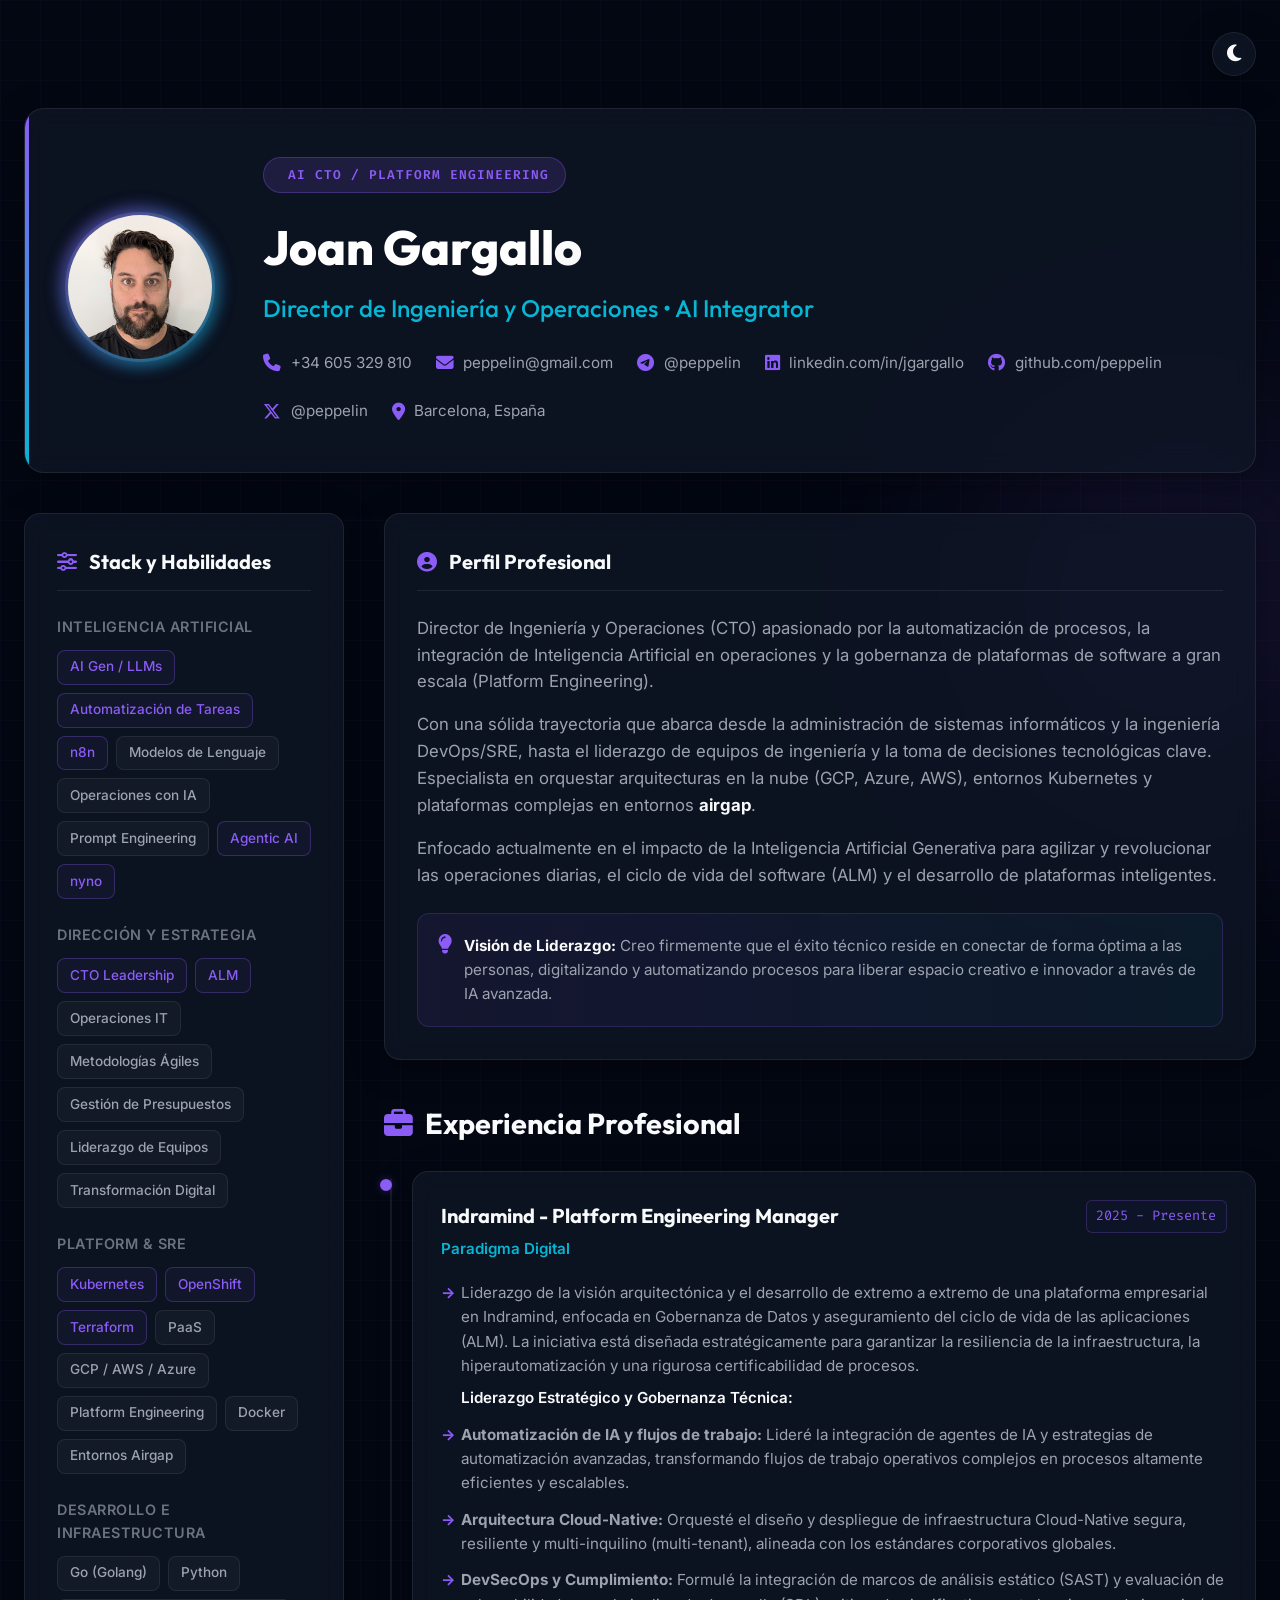
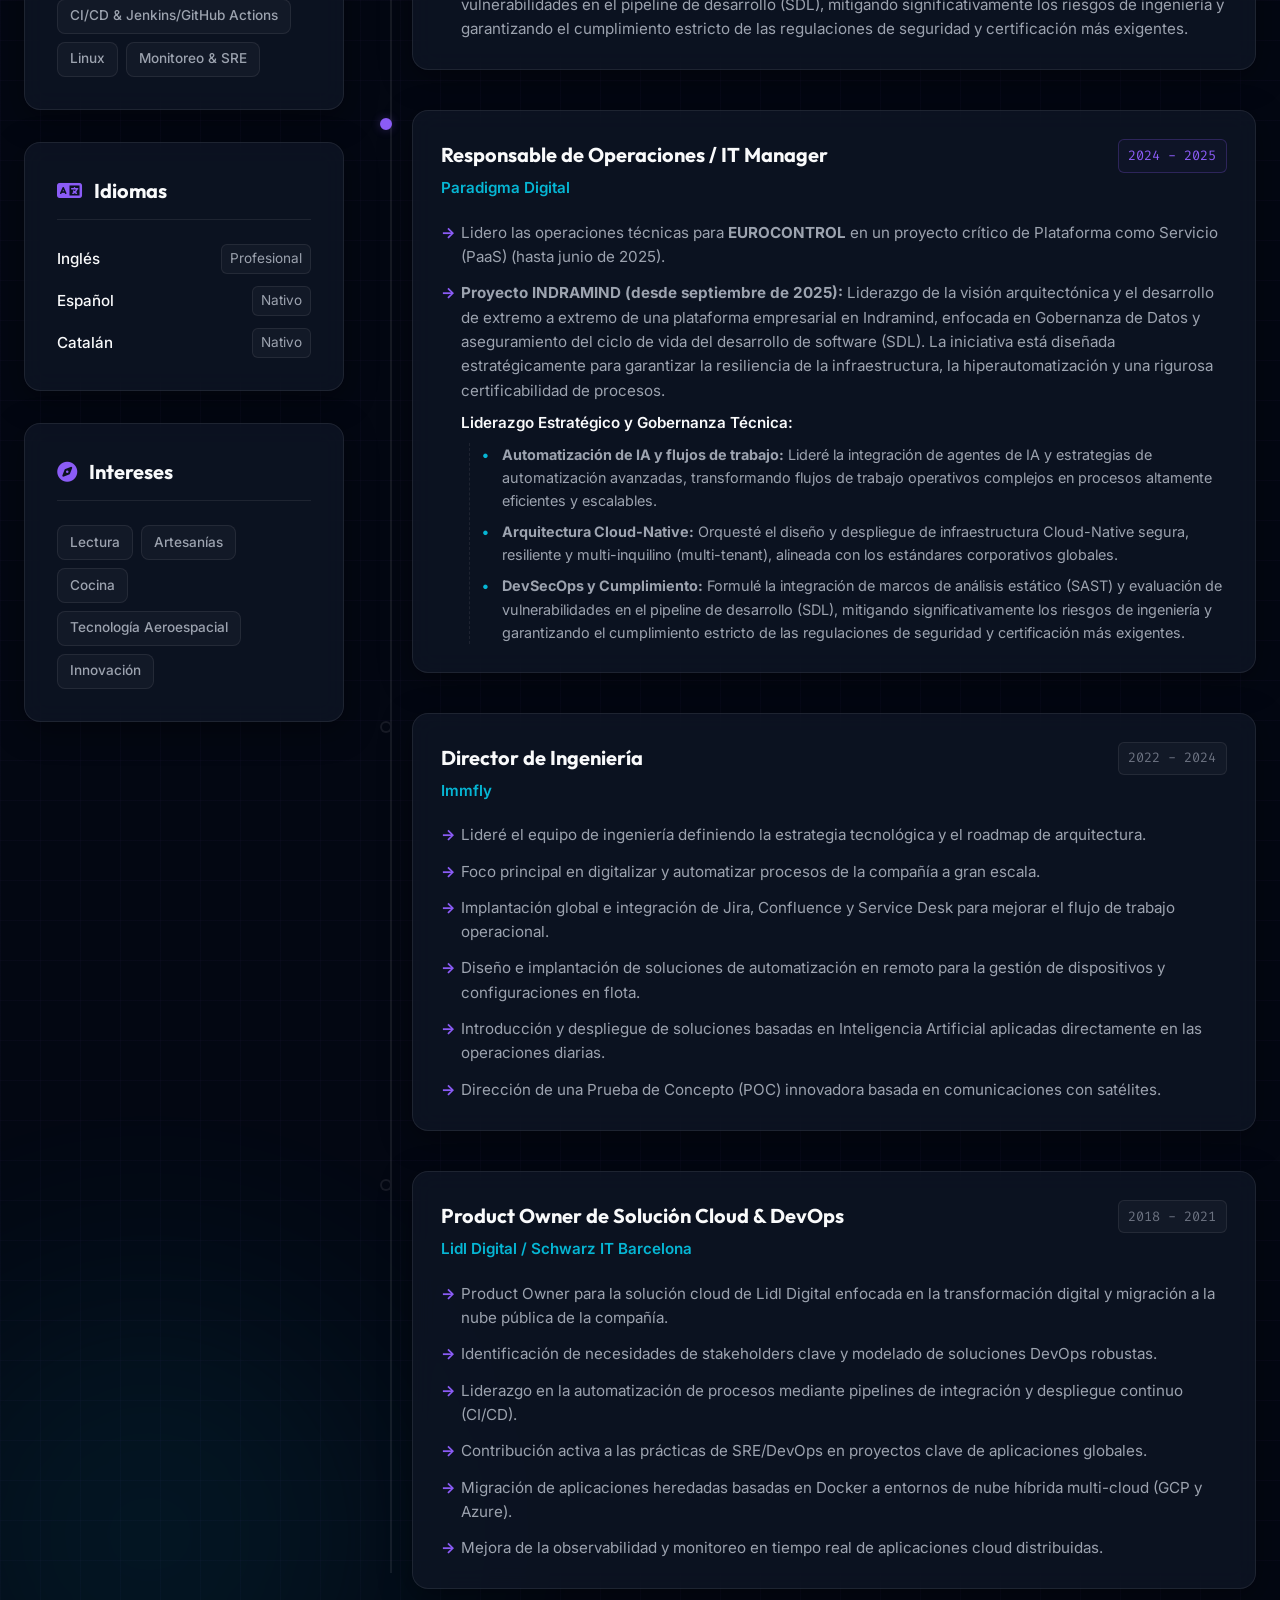
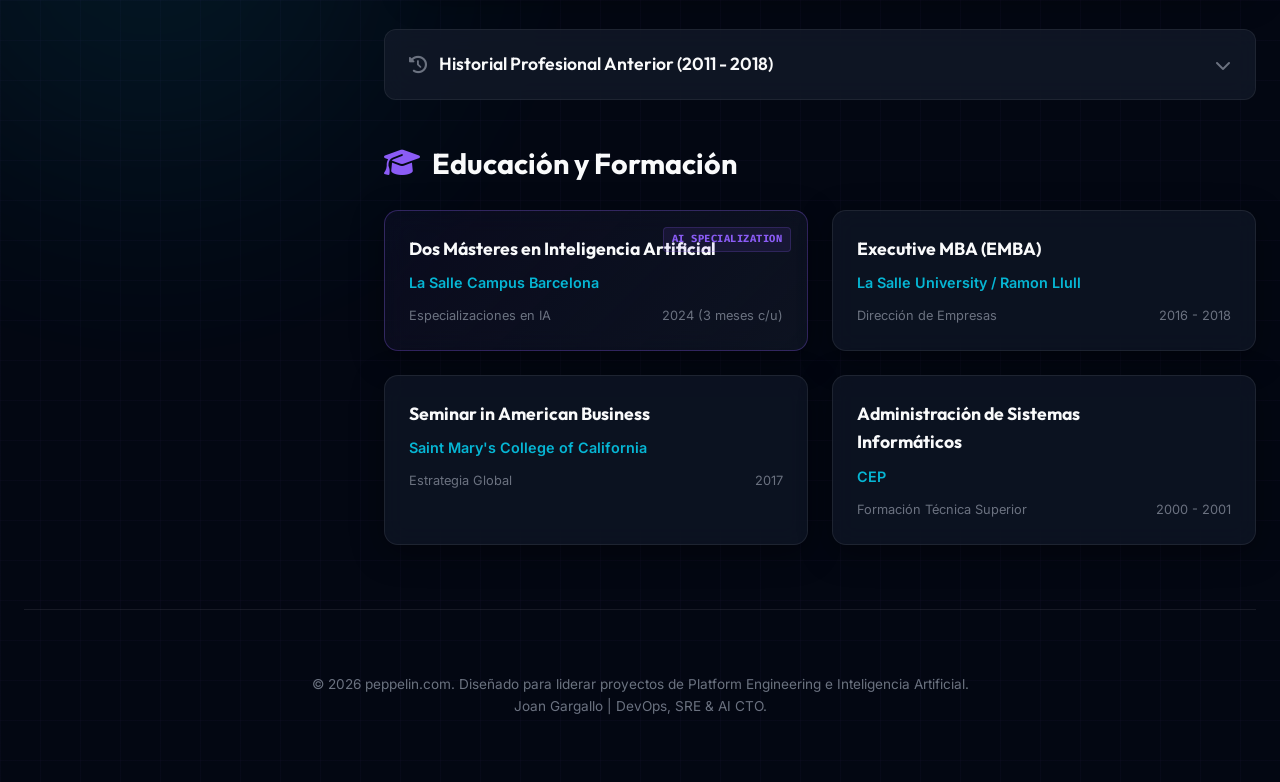
==== commit 274037da: "trigger ppl" ====
--- a/cv.html
+++ b/cv.html
@@ -222,25 +222,82 @@
                             <div class="timeline-content">
                                 <div class="timeline-header">
                                     <div>
+                                        <h4 class="role-title">Indramind - Platform Engineering Manager</h4>
+                                        <span class="company-name">Paradigma Digital</span>
+                                    </div>
+                                    <span class="job-time">2025 - Presente</span>
+                                </div>
+                                <div class="timeline-body">
+                                    <ul>
+                                        <li>Liderazgo de
+                                            la visión arquitectónica y el desarrollo de extremo a extremo de una
+                                            plataforma empresarial en Indramind, enfocada en Gobernanza de Datos y
+                                            aseguramiento del ciclo de vida de las aplicaciones (ALM). La
+                                            iniciativa está diseñada estratégicamente para garantizar la resiliencia de
+                                            la infraestructura, la hiperautomatización y una rigurosa certificabilidad
+                                            de procesos.
+                                            <div
+                                                style="margin-top: 0.5rem; font-weight: 600; color: var(--text-primary);">
+                                                Liderazgo Estratégico y Gobernanza Técnica:</div>
+
+                                        <li><strong>Automatización de IA y flujos de trabajo:</strong> Lideré la
+                                            integración de agentes de IA y estrategias de automatización avanzadas,
+                                            transformando flujos de trabajo operativos complejos en procesos altamente
+                                            eficientes y escalables.</li>
+                                        <li><strong>Arquitectura Cloud-Native:</strong> Orquesté el diseño y despliegue
+                                            de infraestructura Cloud-Native segura, resiliente y multi-inquilino
+                                            (multi-tenant), alineada con los estándares corporativos globales.</li>
+                                        <li><strong>DevSecOps y Cumplimiento:</strong> Formulé la integración de marcos
+                                            de análisis estático (SAST) y evaluación de vulnerabilidades en el pipeline
+                                            de desarrollo (SDL), mitigando significativamente los riesgos de ingeniería
+                                            y garantizando el cumplimiento estricto de las regulaciones de seguridad y
+                                            certificación más exigentes.</li>
+
+                                        </li>
+                                    </ul>
+                                </div>
+                            </div>
+                        </div>
+                        <!-- Paradigma Digital -->
+                        <div class="timeline-item active">
+                            <div class="timeline-dot"></div>
+                            <div class="timeline-content">
+                                <div class="timeline-header">
+                                    <div>
                                         <h4 class="role-title">Responsable de Operaciones / IT Manager</h4>
                                         <span class="company-name">Paradigma Digital</span>
                                     </div>
-                                    <span class="job-time">2024 - Presente</span>
+                                    <span class="job-time">2024 - 2025</span>
                                 </div>
                                 <div class="timeline-body">
                                     <ul>
                                         <li>Lidero las operaciones técnicas para <strong>EUROCONTROL</strong> en un
-                                            proyecto crítico de Plataforma como Servicio (PaaS).</li>
-                                        <li><strong>Proyecto INDRAMIND:</strong>
+                                            proyecto crítico de Plataforma como Servicio (PaaS) (hasta junio de 2025).
+                                        </li>
+                                        <li><strong>Proyecto INDRAMIND (desde septiembre de 2025):</strong> Liderazgo de
+                                            la visión arquitectónica y el desarrollo de extremo a extremo de una
+                                            plataforma empresarial en Indramind, enfocada en Gobernanza de Datos y
+                                            aseguramiento del ciclo de vida del desarrollo de software (SDL). La
+                                            iniciativa está diseñada estratégicamente para garantizar la resiliencia de
+                                            la infraestructura, la hiperautomatización y una rigurosa certificabilidad
+                                            de procesos.
+                                            <div
+                                                style="margin-top: 0.5rem; font-weight: 600; color: var(--text-primary);">
+                                                Liderazgo Estratégico y Gobernanza Técnica:</div>
                                             <ul>
-                                                <li>Gobierno del ciclo de vida de aplicaciones (ALM) en una solución de
-                                                    Platform Engineering desplegada sobre plataformas en red aislada
-                                                    (<strong>airgap</strong>).</li>
-                                                <li>Implantación estratégica de modelos de Inteligencia Artificial para
-                                                    la agilización de tareas del equipo (resolución automatizada de
-                                                    vulnerabilidades, generación automática de comentarios de código,
-                                                    generación inteligente de release notes, y estructuración de tickets
-                                                    para evidencias de certificaciones oficiales).</li>
+                                                <li><strong>Automatización de IA y flujos de trabajo:</strong> Lideré la
+                                                    integración de agentes de IA y estrategias de automatización
+                                                    avanzadas, transformando flujos de trabajo operativos complejos en
+                                                    procesos altamente eficientes y escalables.</li>
+                                                <li><strong>Arquitectura Cloud-Native:</strong> Orquesté el diseño y
+                                                    despliegue de infraestructura Cloud-Native segura, resiliente y
+                                                    multi-inquilino (multi-tenant), alineada con los estándares
+                                                    corporativos globales.</li>
+                                                <li><strong>DevSecOps y Cumplimiento:</strong> Formulé la integración de
+                                                    marcos de análisis estático (SAST) y evaluación de vulnerabilidades
+                                                    en el pipeline de desarrollo (SDL), mitigando significativamente los
+                                                    riesgos de ingeniería y garantizando el cumplimiento estricto de las
+                                                    regulaciones de seguridad y certificación más exigentes.</li>
                                             </ul>
                                         </li>
                                     </ul>
